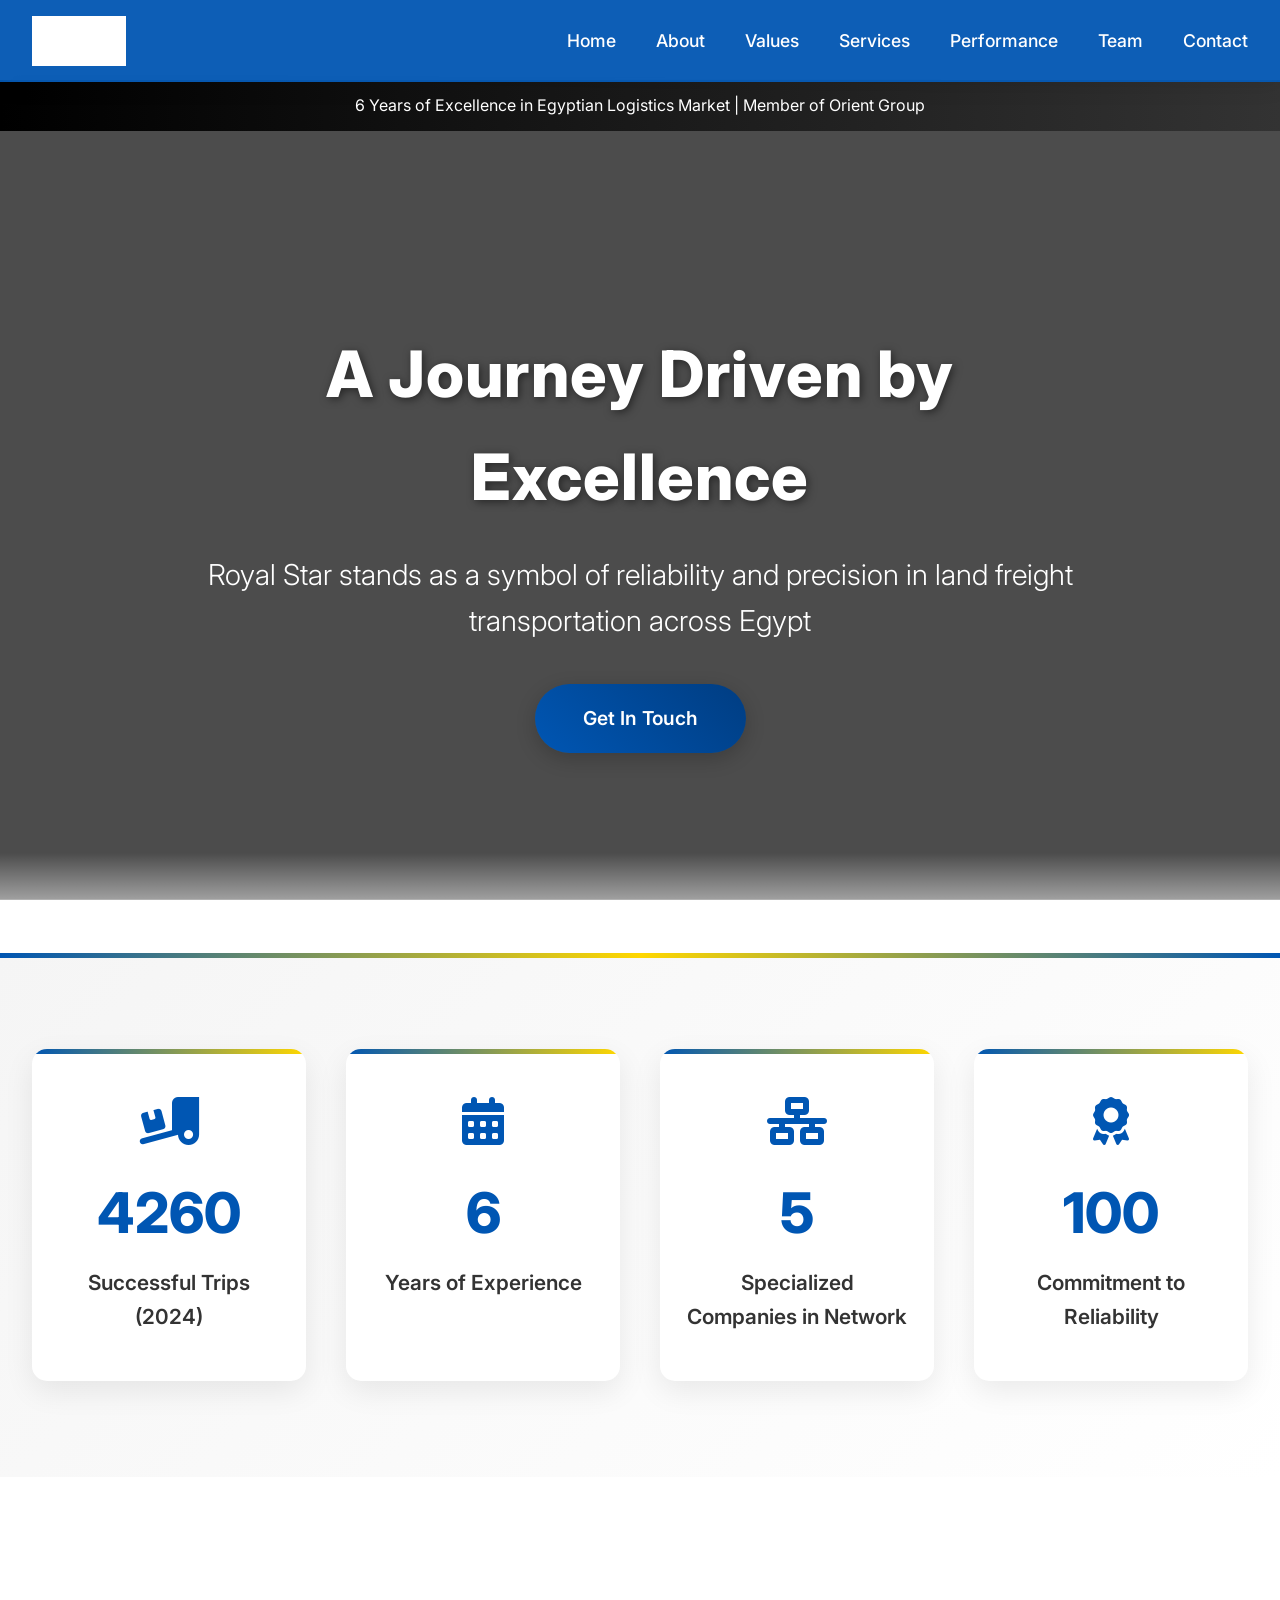
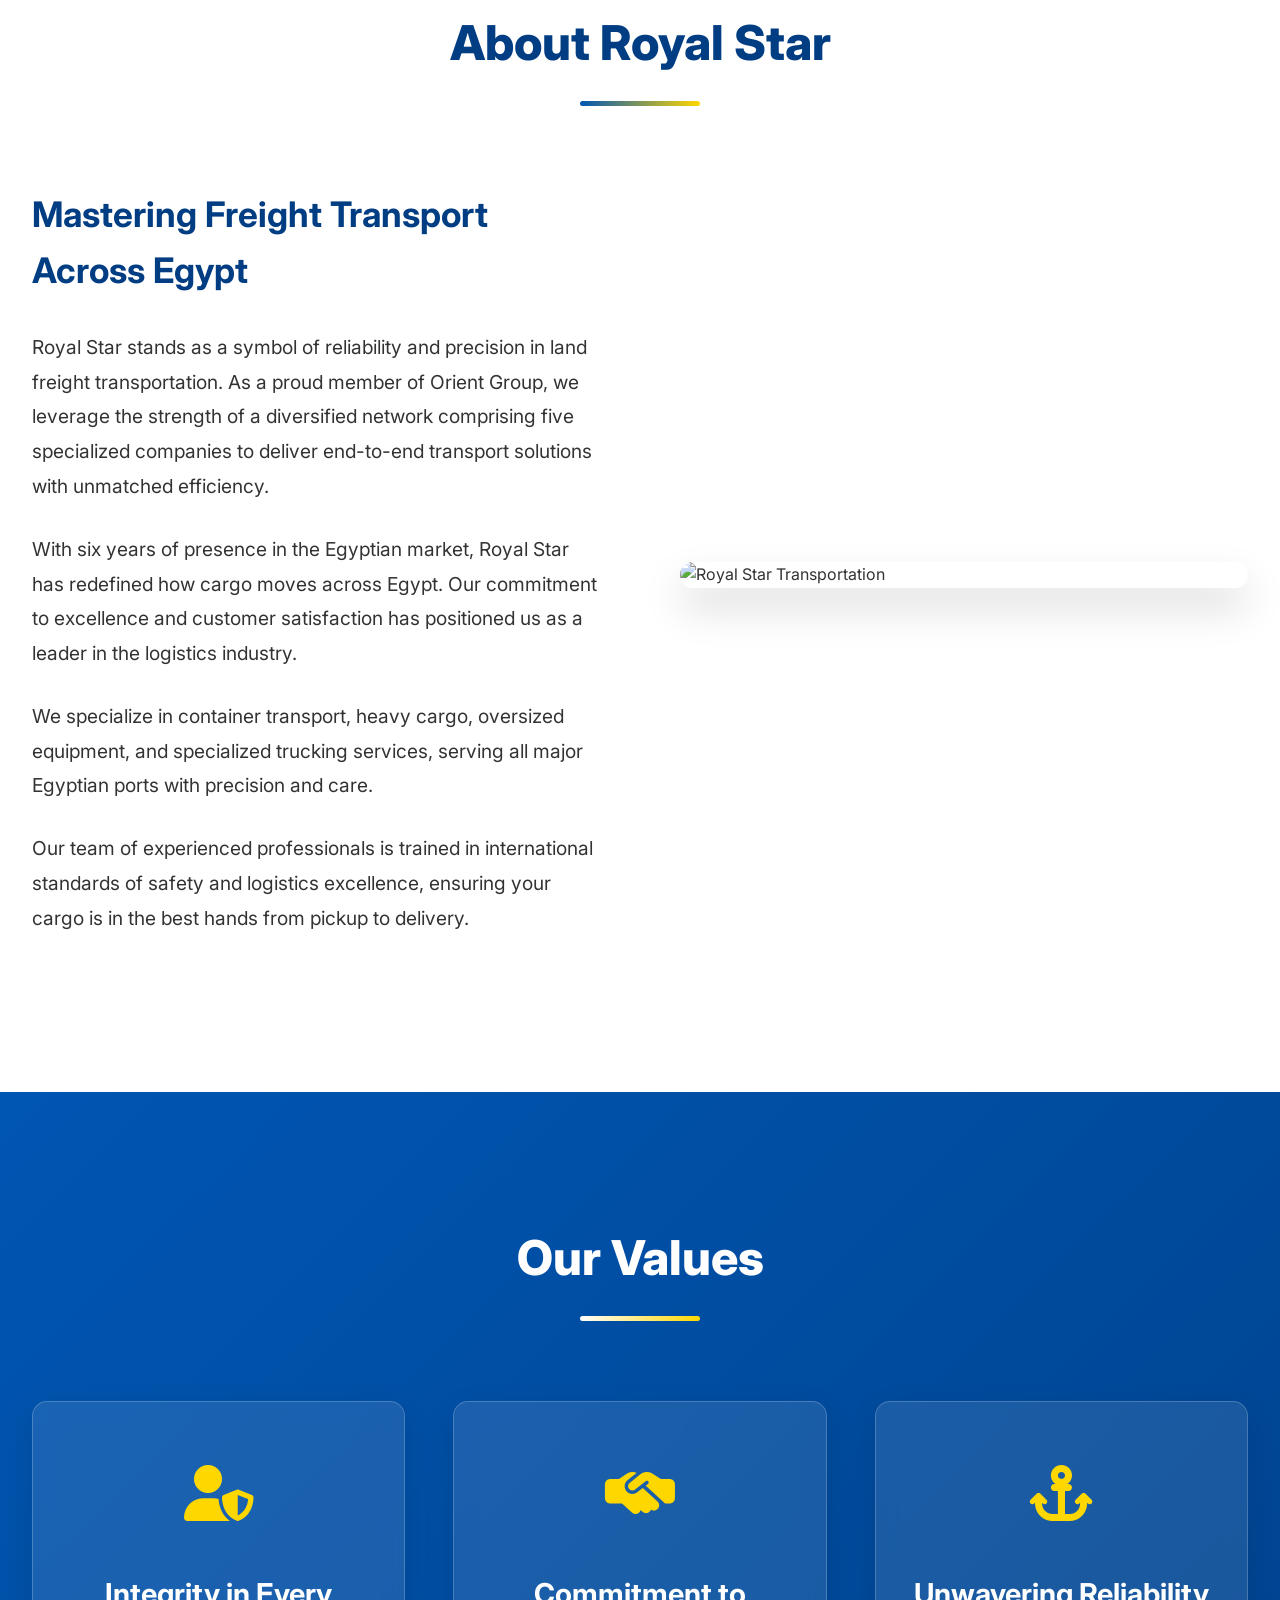
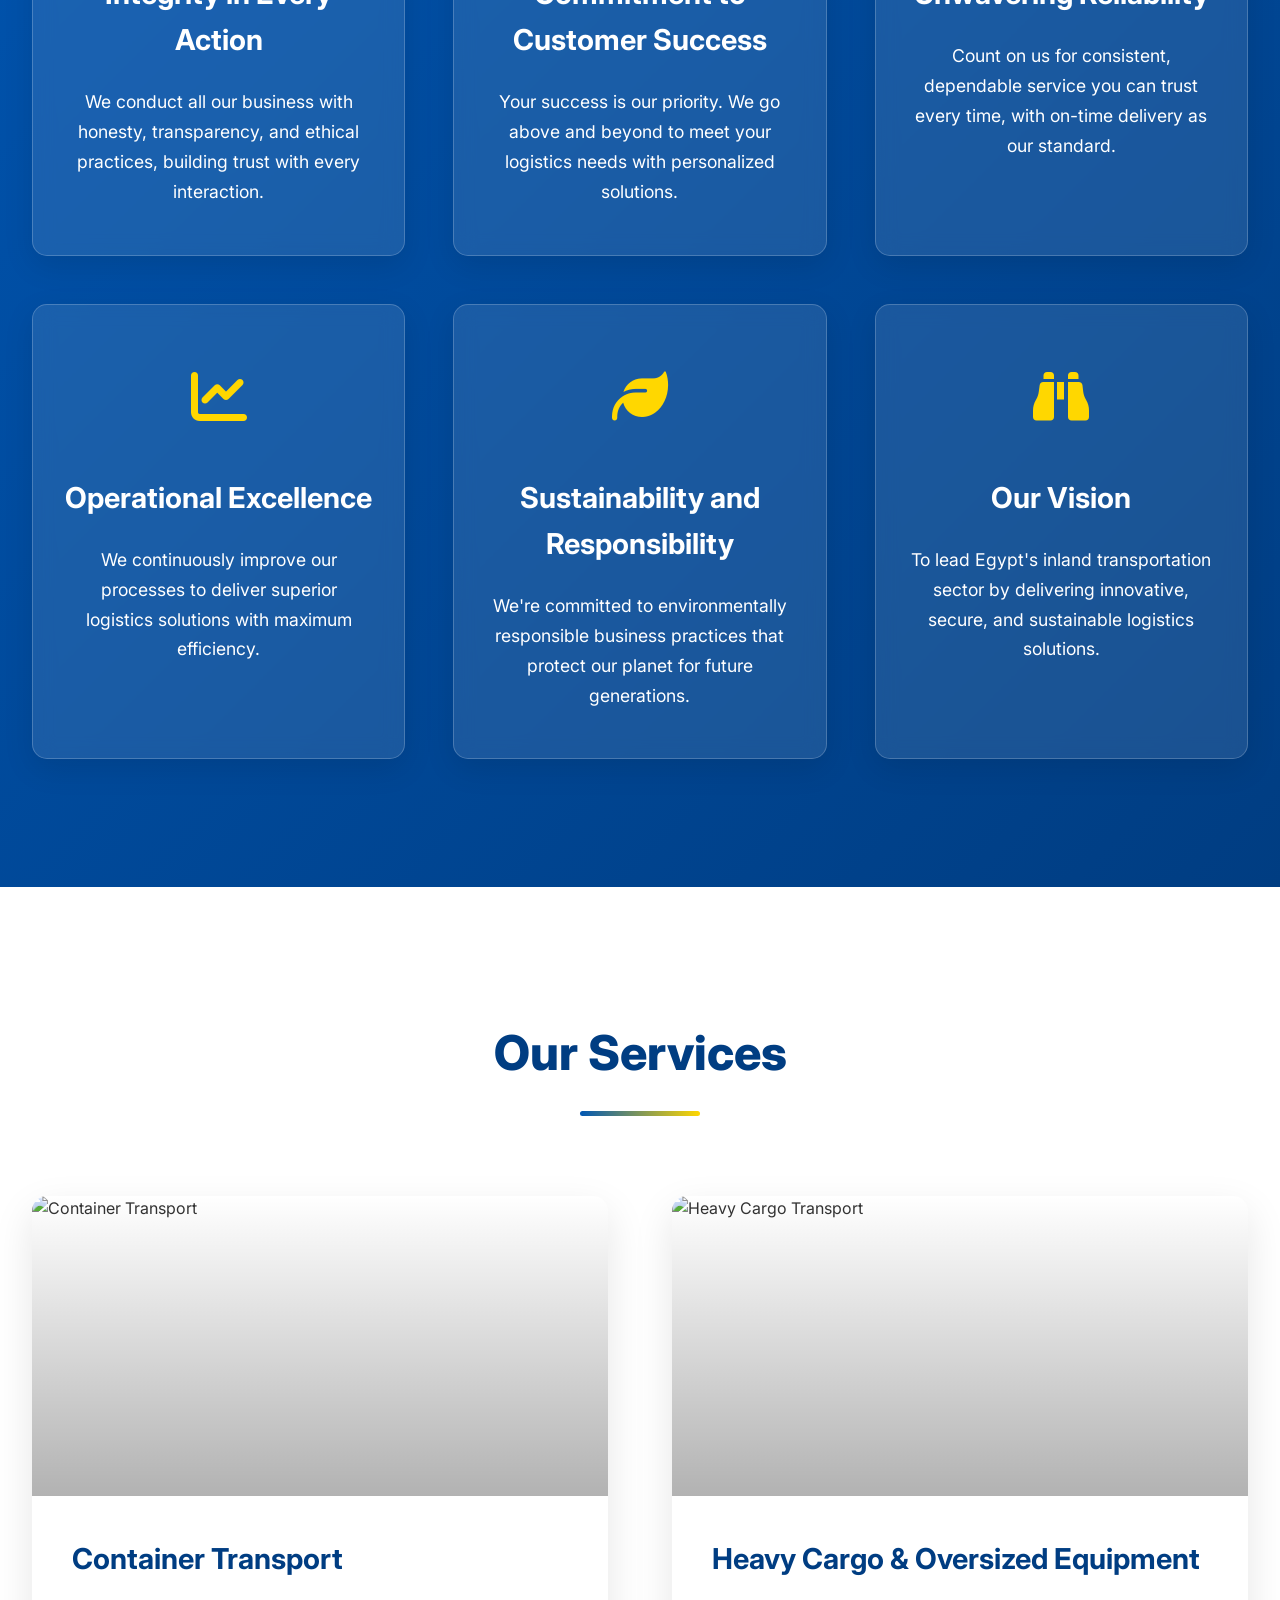
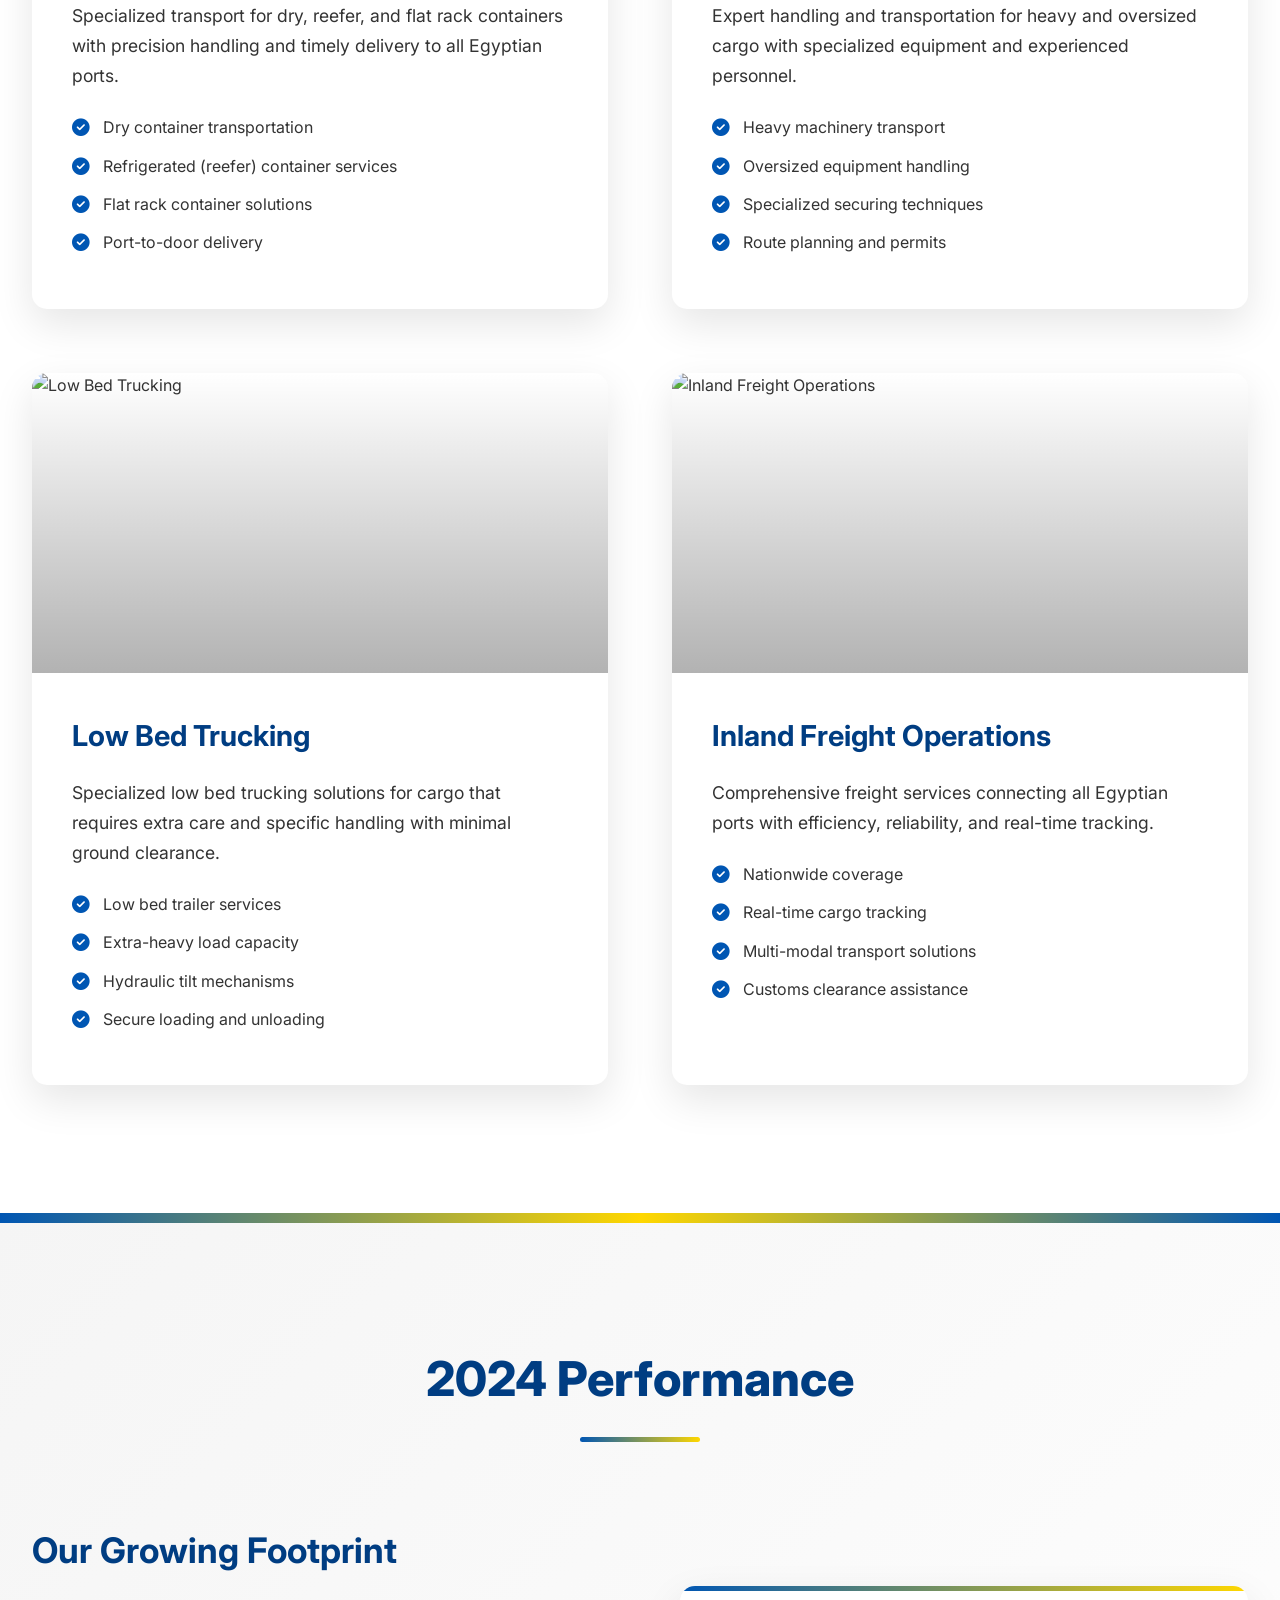
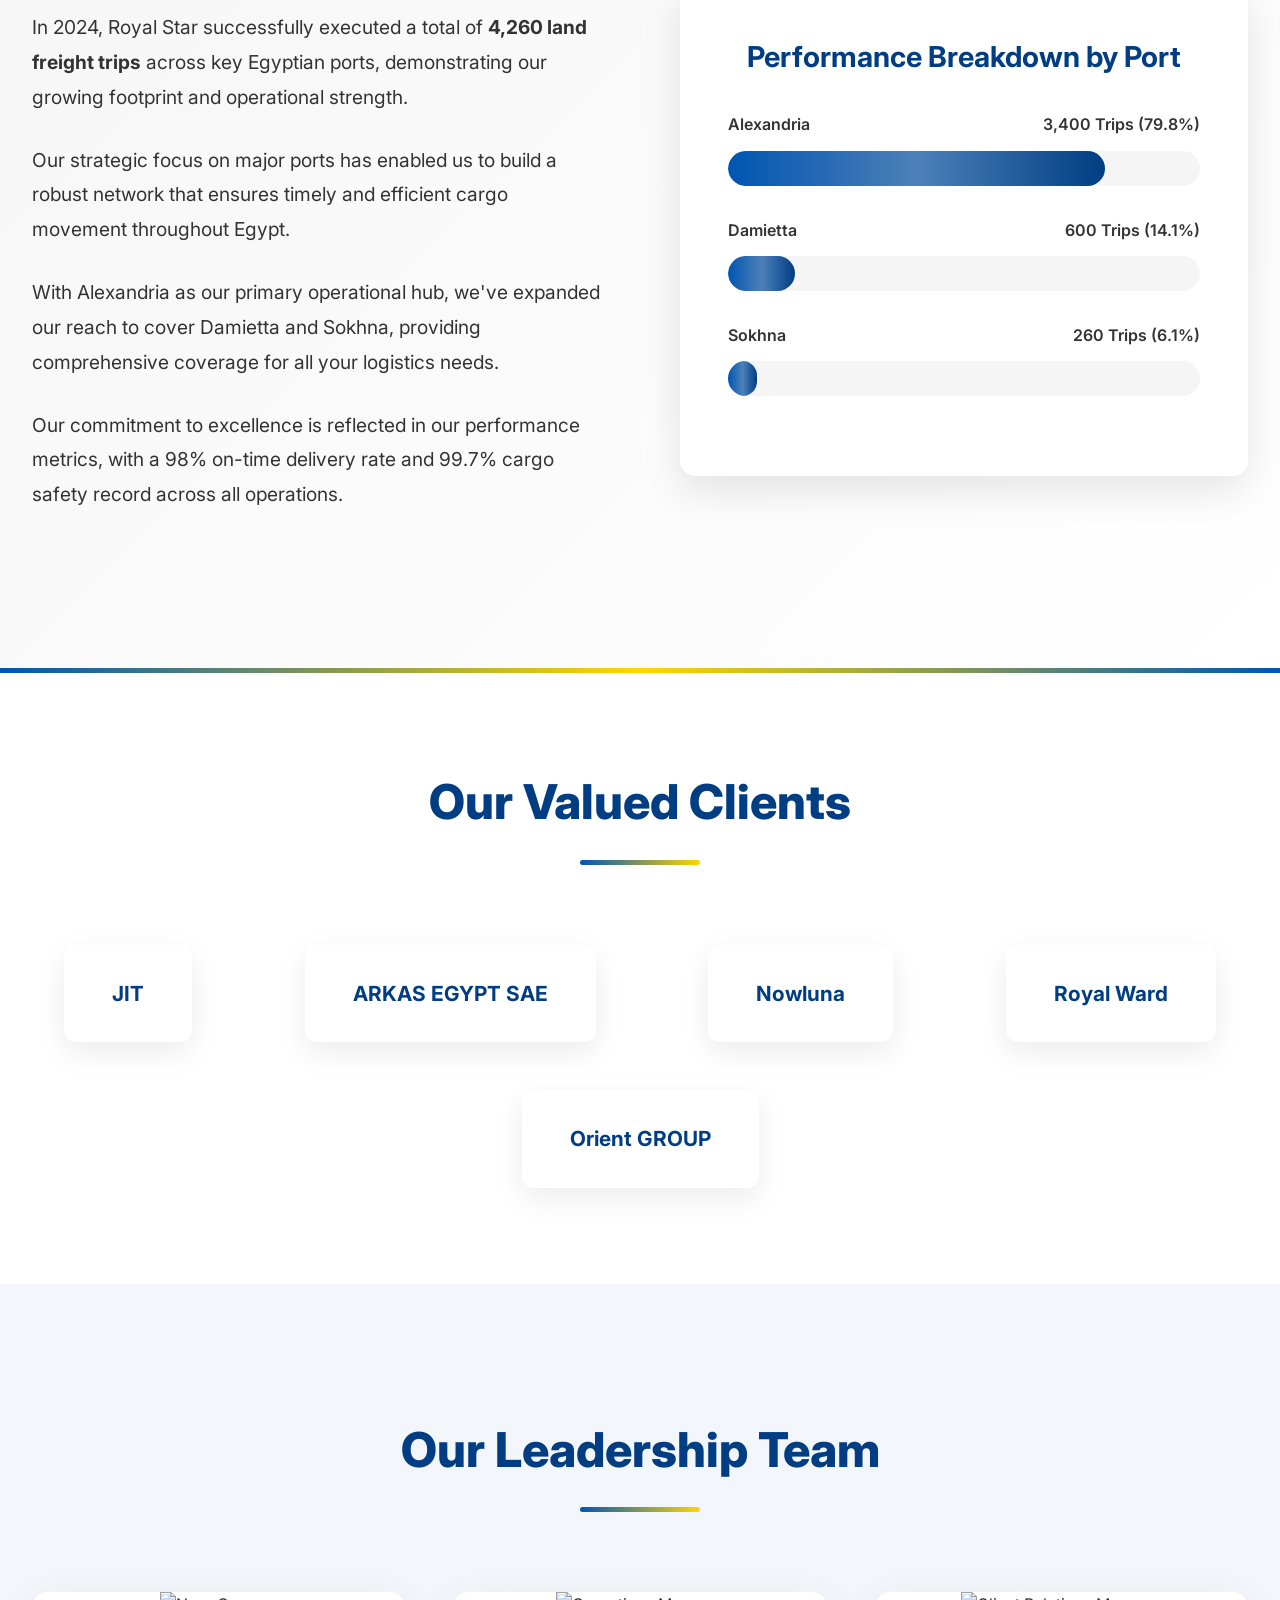
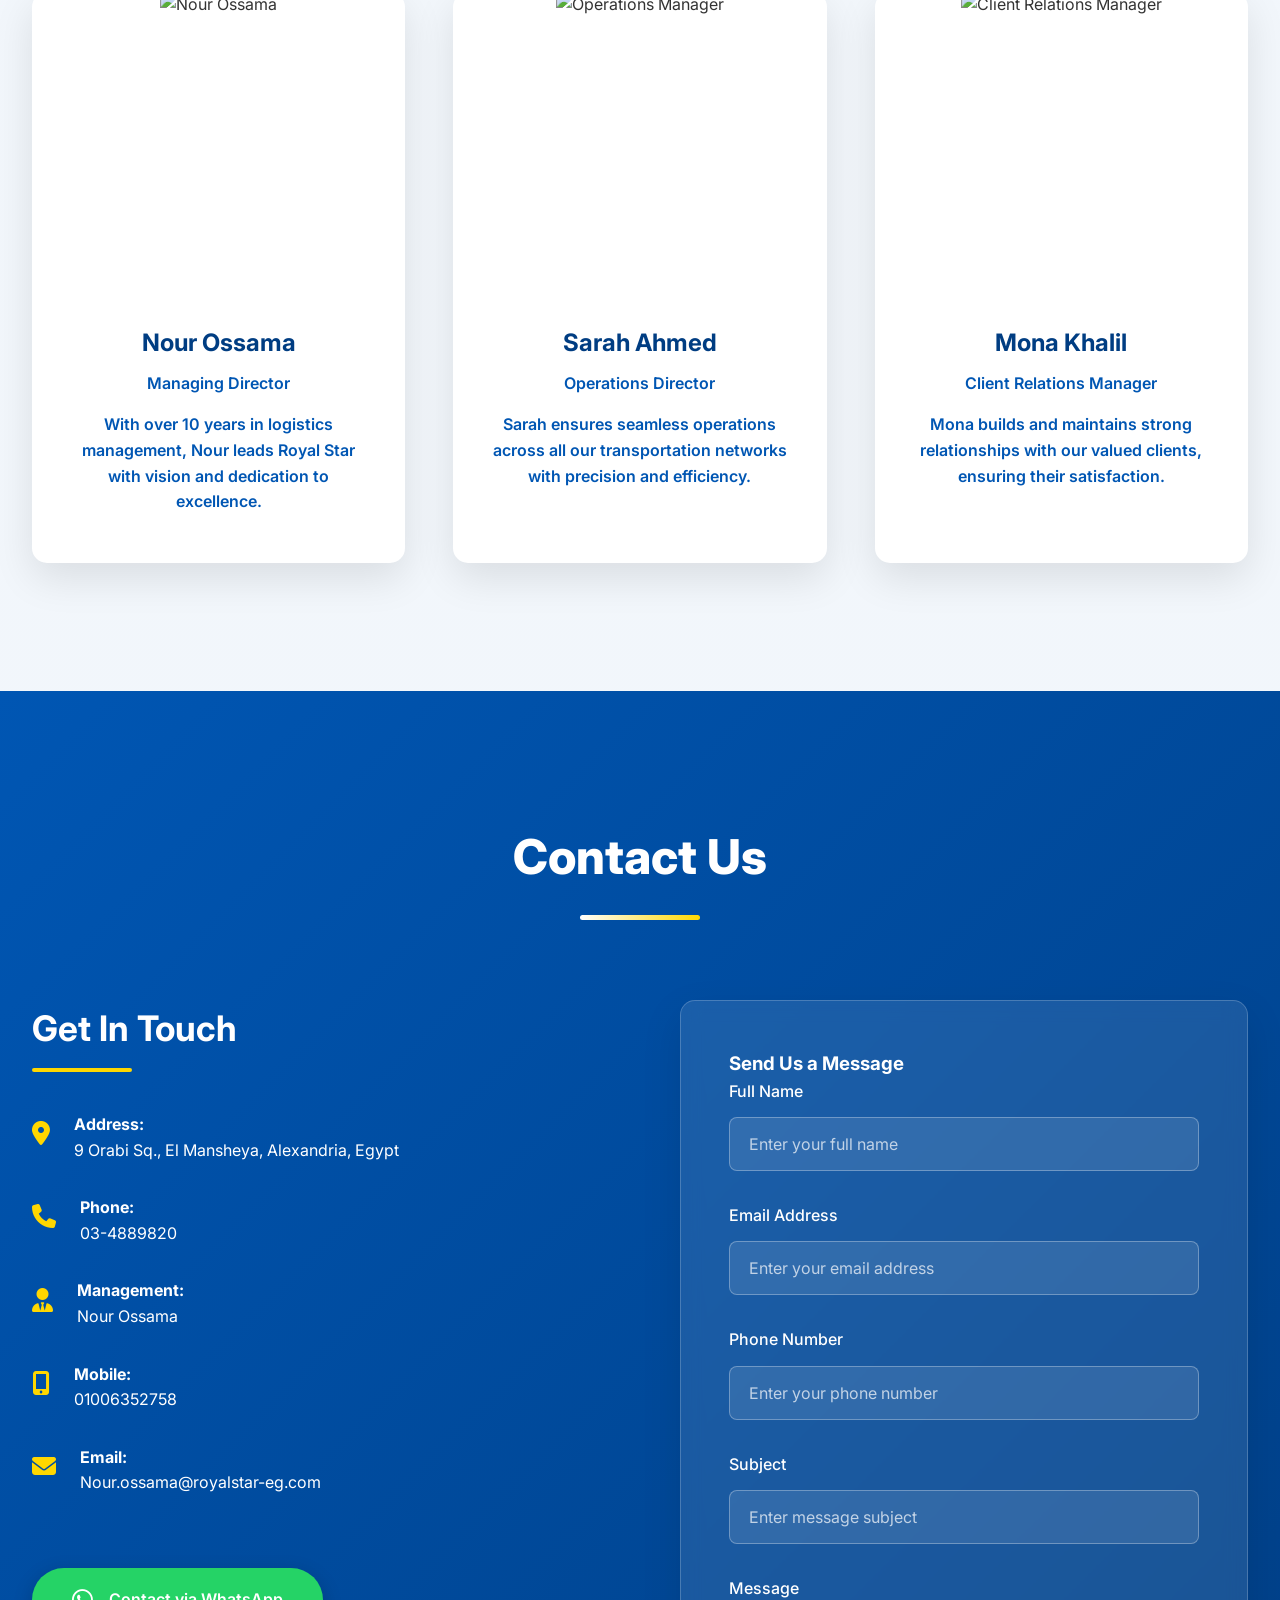
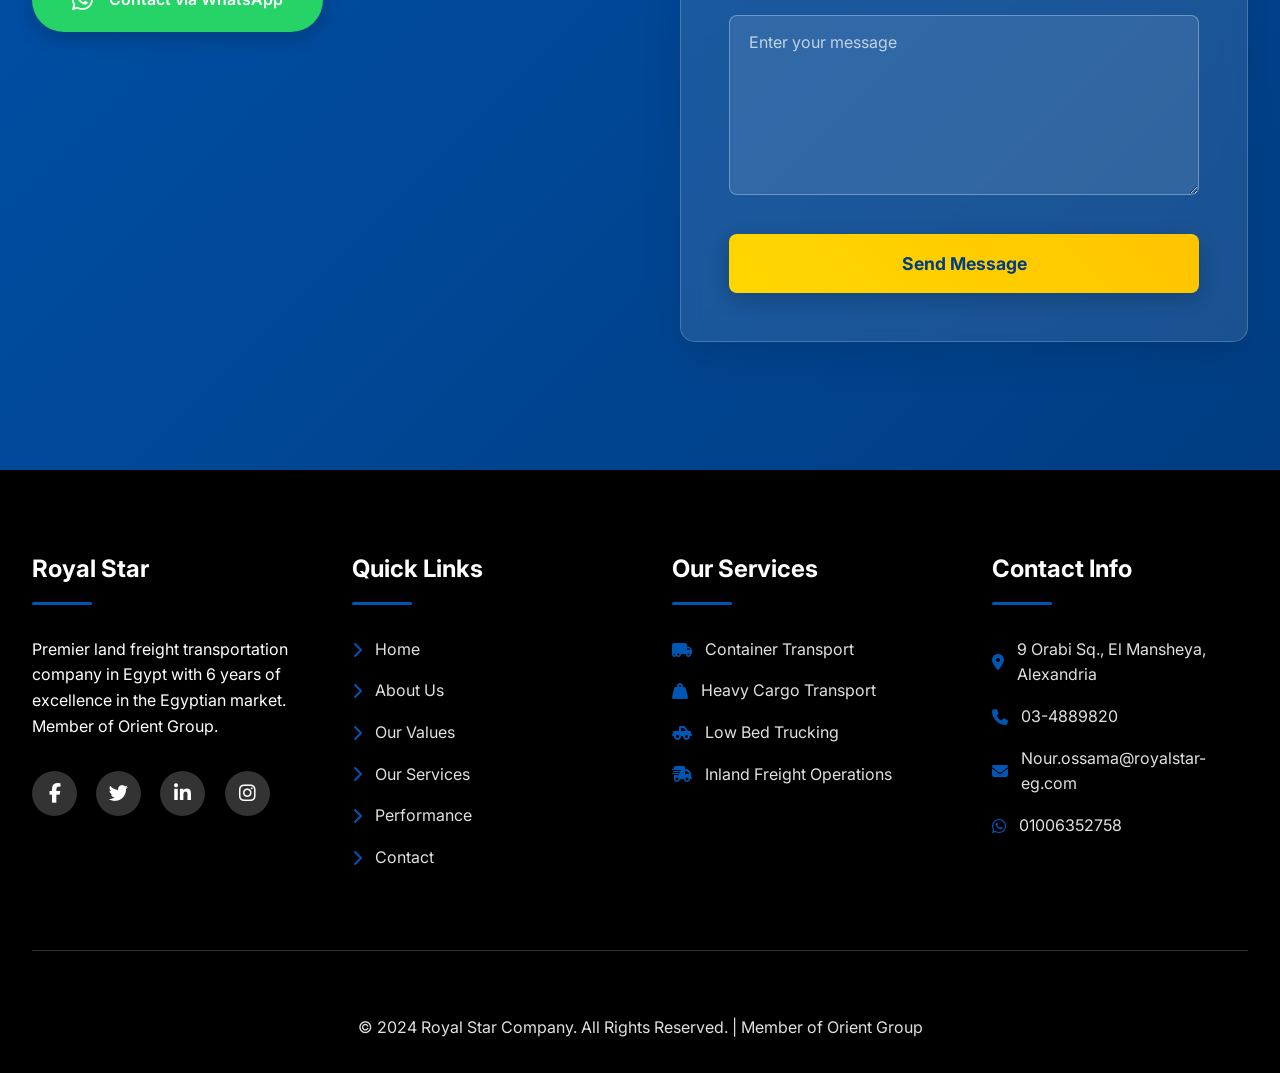
==== index.html @ 26f339a9 "Add files via upload" ====
<!DOCTYPE html>
<html lang="en">
<head>
    <meta charset="UTF-8">
    <meta name="viewport" content="width=device-width, initial-scale=1.0">
    <title>Royal Star Company - Premier Land Freight Transportation in Egypt</title>
    <link rel="stylesheet" href="https://cdnjs.cloudflare.com/ajax/libs/font-awesome/6.4.0/css/all.min.css">
    <link href="https://fonts.googleapis.com/css2?family=Inter:wght@300;400;500;600;700;800&display=swap" rel="stylesheet">
    <style>
        :root {
            --royal-blue: #0056b3;
            --dark-blue: #003d82;
            --pure-white: #ffffff;
            --pure-black: #000000;
            --light-gray: #f5f5f5;
            --medium-gray: #e0e0e0;
            --dark-gray: #333333;
            --accent-gold: #FFD700;
        }
        
        * {
            margin: 0;
            padding: 0;
            box-sizing: border-box;
            font-family: 'Inter', sans-serif;
        }
        
        body {
            background-color: var(--pure-white);
            color: var(--dark-gray);
            line-height: 1.6;
            overflow-x: hidden;
        }
        
        /* Header Styles */
        header {
            background: rgba(0, 86, 179, 0.95);
            color: var(--pure-white);
            padding: 1rem 0;
            position: fixed;
            width: 100%;
            top: 0;
            z-index: 1000;
            box-shadow: 0 4px 20px rgba(0, 0, 0, 0.1);
            backdrop-filter: blur(10px);
            transition: all 0.3s ease;
        }
        .logo-image {
    height: 50px;
    width: auto;
    filter: brightness(0) invert(1);
}
        .header-scrolled {
            padding: 0.5rem 0;
            background: rgba(0, 86, 179, 0.98);
        }
        
        .header-container {
            display: flex;
            justify-content: space-between;
            align-items: center;
            max-width: 1400px;
            margin: 0 auto;
            padding: 0 2rem;
        }
        
        .logo {
            display: flex;
            align-items: center;
        }
        
        .logo h1 {
            font-size: 2rem;
            font-weight: 800;
            margin-left: 10px;
            letter-spacing: 1px;
            background: linear-gradient(45deg, var(--pure-white), var(--accent-gold));
            -webkit-background-clip: text;
            -webkit-text-fill-color: transparent;
        }
        
        .logo-icon {
            font-size: 2.2rem;
            color: var(--accent-gold);
        }
        
        nav ul {
            display: flex;
            list-style: none;
        }
        
        nav ul li {
            margin-left: 2.5rem;
            position: relative;
        }
        
        nav ul li a {
            color: var(--pure-white);
            text-decoration: none;
            font-weight: 500;
            transition: all 0.3s ease;
            padding: 0.5rem 0;
            position: relative;
            font-size: 1.1rem;
        }
        
        nav ul li a:hover {
            color: var(--accent-gold);
        }
        
        nav ul li a::after {
            content: '';
            position: absolute;
            width: 0;
            height: 3px;
            bottom: 0;
            left: 0;
            background-color: var(--accent-gold);
            transition: width 0.3s ease;
        }
        
        nav ul li a:hover::after {
            width: 100%;
        }
        
        .mobile-menu {
            display: none;
            font-size: 1.8rem;
            cursor: pointer;
            color: var(--pure-white);
            z-index: 1001;
        }
        
        .mobile-nav {
            position: fixed;
            top: 0;
            right: -100%;
            width: 280px;
            height: 100vh;
            background: var(--dark-blue);
            z-index: 999;
            transition: right 0.4s ease;
            padding: 5rem 2rem 2rem;
            box-shadow: -5px 0 15px rgba(0, 0, 0, 0.1);
        }
        
        .mobile-nav.active {
            right: 0;
        }
        
        .mobile-nav ul {
            list-style: none;
        }
        
        .mobile-nav ul li {
            margin-bottom: 1.5rem;
        }
        
        .mobile-nav ul li a {
            color: var(--pure-white);
            text-decoration: none;
            font-size: 1.2rem;
            font-weight: 500;
            display: block;
            padding: 0.5rem 0;
            border-bottom: 1px solid rgba(255, 255, 255, 0.1);
            transition: all 0.3s ease;
        }
        
        .mobile-nav ul li a:hover {
            color: var(--accent-gold);
            padding-left: 10px;
        }
        
        .close-menu {
            position: absolute;
            top: 1.5rem;
            right: 2rem;
            font-size: 1.8rem;
            color: var(--pure-white);
            cursor: pointer;
        }
        
        /* Notification Bar */
        .notification-bar {
            background: linear-gradient(90deg, var(--pure-black) 0%, var(--dark-gray) 100%);
            color: var(--pure-white);
            text-align: center;
            padding: 0.8rem;
            font-size: 1rem;
            margin-top: 80px;
            position: relative;
            overflow: hidden;
        }
        
        .notification-bar::before {
            content: '';
            position: absolute;
            top: 0;
            left: -100%;
            width: 100%;
            height: 100%;
            background: linear-gradient(90deg, transparent, rgba(255, 215, 0, 0.2), transparent);
            animation: shimmer 3s infinite;
        }
        
        @keyframes shimmer {
            0% { left: -100%; }
            100% { left: 100%; }
        }
        
        /* Hero Section */
        .hero {
            background: linear-gradient(rgba(0, 0, 0, 0.7), rgba(0, 0, 0, 0.7)), url('https://images.unsplash.com/photo-1601584115197-04ecc0da31d8?ixlib=rb-4.0.3&auto=format&fit=crop&w=1950&q=80');
            background-size: cover;
            background-position: center;
            background-attachment: fixed;
            color: var(--pure-white);
            padding: 12rem 2rem;
            text-align: center;
            position: relative;
            overflow: hidden;
        }
        
        .hero::after {
            content: '';
            position: absolute;
            bottom: 0;
            left: 0;
            width: 100%;
            height: 100px;
            background: linear-gradient(transparent, var(--pure-white));
        }
        
        .hero-content {
            max-width: 900px;
            margin: 0 auto;
            position: relative;
            z-index: 2;
        }
        
        .hero h2 {
            font-size: 4rem;
            margin-bottom: 1.5rem;
            font-weight: 800;
            letter-spacing: 1px;
            text-shadow: 2px 2px 8px rgba(0, 0, 0, 0.5);
            animation: fadeInUp 1s ease;
        }
        
        .hero p {
            font-size: 1.8rem;
            margin-bottom: 2.5rem;
            font-weight: 300;
            animation: fadeInUp 1s ease 0.2s both;
        }
        
        .cta-button {
            display: inline-block;
            background: linear-gradient(45deg, var(--royal-blue), var(--dark-blue));
            color: var(--pure-white);
            padding: 1.2rem 3rem;
            border-radius: 50px;
            text-decoration: none;
            font-weight: 600;
            font-size: 1.2rem;
            transition: all 0.4s ease;
            border: none;
            box-shadow: 0 6px 20px rgba(0, 0, 0, 0.2);
            position: relative;
            overflow: hidden;
            animation: fadeInUp 1s ease 0.4s both;
        }
        
        .cta-button::before {
            content: '';
            position: absolute;
            top: 0;
            left: -100%;
            width: 100%;
            height: 100%;
            background: linear-gradient(90deg, transparent, rgba(255, 255, 255, 0.2), transparent);
            transition: left 0.5s;
        }
        
        .cta-button:hover::before {
            left: 100%;
        }
        
        .cta-button:hover {
            transform: translateY(-5px);
            box-shadow: 0 10px 25px rgba(0, 0, 0, 0.3);
        }
        
        /* Stats Section */
        .stats {
            background: linear-gradient(135deg, var(--light-gray) 0%, var(--pure-white) 100%);
            padding: 6rem 2rem;
            text-align: center;
            position: relative;
        }
        
        .stats::before {
            content: '';
            position: absolute;
            top: 0;
            left: 0;
            width: 100%;
            height: 5px;
            background: linear-gradient(90deg, var(--royal-blue), var(--accent-gold), var(--royal-blue));
        }
        
        .stats-container {
            max-width: 1400px;
            margin: 0 auto;
            display: grid;
            grid-template-columns: repeat(4, 1fr);
            gap: 2.5rem;
        }
        
        .stat-item {
            background: var(--pure-white);
            padding: 3rem 1.5rem;
            border-radius: 15px;
            box-shadow: 0 10px 30px rgba(0, 0, 0, 0.08);
            transition: all 0.4s ease;
            position: relative;
            overflow: hidden;
        }
        
        .stat-item::before {
            content: '';
            position: absolute;
            top: 0;
            left: 0;
            width: 100%;
            height: 5px;
            background: linear-gradient(90deg, var(--royal-blue), var(--accent-gold));
        }
        
        .stat-item:hover {
            transform: translateY(-15px);
            box-shadow: 0 20px 40px rgba(0, 0, 0, 0.15);
        }
        
        .stat-icon {
            font-size: 3rem;
            color: var(--royal-blue);
            margin-bottom: 1.5rem;
        }
        
        .stat-number {
            font-size: 3.5rem;
            font-weight: 800;
            color: var(--royal-blue);
            display: block;
            margin-bottom: 0.5rem;
        }
        
        .stat-label {
            font-size: 1.3rem;
            color: var(--dark-gray);
            font-weight: 600;
        }
        
        /* About Section */
        .about {
            padding: 8rem 2rem;
            background: linear-gradient(rgba(255, 255, 255, 0.9), rgba(255, 255, 255, 0.9)), url('https://images.unsplash.com/photo-1556761175-b413da4baf72?ixlib=rb-4.0.3&auto=format&fit=crop&w=2048&q=80');
            background-size: cover;
            background-position: center;
            background-attachment: fixed;
            position: relative;
        }
        
        .section-title {
            text-align: center;
            margin-bottom: 5rem;
            position: relative;
        }
        
        .section-title h2 {
            font-size: 3rem;
            color: var(--dark-blue);
            display: inline-block;
            padding-bottom: 1.5rem;
            font-weight: 800;
            position: relative;
        }
        
        .section-title h2::after {
            content: '';
            position: absolute;
            width: 120px;
            height: 5px;
            background: linear-gradient(90deg, var(--royal-blue), var(--accent-gold));
            bottom: 0;
            left: 50%;
            transform: translateX(-50%);
            border-radius: 5px;
        }
        
        .about-container {
            max-width: 1400px;
            margin: 0 auto;
            display: grid;
            grid-template-columns: 1fr 1fr;
            gap: 5rem;
            align-items: center;
        }
        
        .about-content h3 {
            font-size: 2.2rem;
            margin-bottom: 2rem;
            color: var(--dark-blue);
            font-weight: 700;
        }
        
        .about-content p {
            margin-bottom: 1.8rem;
            font-size: 1.2rem;
            line-height: 1.8;
        }
        
        .about-image {
            border-radius: 15px;
            overflow: hidden;
            box-shadow: 0 20px 40px rgba(0, 0, 0, 0.15);
            transform: perspective(1000px) rotateY(-5deg);
            transition: all 0.5s ease;
        }
        
        .about-image:hover {
            transform: perspective(1000px) rotateY(0deg);
        }
        
        .about-image img {
            width: 100%;
            height: auto;
            display: block;
            transition: transform 0.8s ease;
        }
        
        .about-image:hover img {
            transform: scale(1.1);
        }
        
        /* Values Section */
        .values {
            padding: 8rem 2rem;
            background: linear-gradient(135deg, var(--royal-blue) 0%, var(--dark-blue) 100%);
            color: var(--pure-white);
            position: relative;
        }
        
        .values::before {
            content: '';
            position: absolute;
            top: 0;
            left: 0;
            width: 100%;
            height: 100%;
            background: url('https://images.unsplash.com/photo-1554260570-9140fd3b7614?ixlib=rb-4.0.3&auto=format&fit=crop&w=1950&q=80');
            background-size: cover;
            background-position: center;
            opacity: 0.1;
        }
        
        .values .section-title h2 {
            color: var(--pure-white);
        }
        
        .values .section-title h2::after {
            background: linear-gradient(90deg, var(--pure-white), var(--accent-gold));
        }
        
        .values-container {
            max-width: 1400px;
            margin: 0 auto;
            display: grid;
            grid-template-columns: repeat(3, 1fr);
            gap: 3rem;
            position: relative;
            z-index: 2;
        }
        
        .value-item {
            background: rgba(255, 255, 255, 0.1);
            backdrop-filter: blur(10px);
            padding: 3rem 2rem;
            border-radius: 15px;
            text-align: center;
            box-shadow: 0 10px 30px rgba(0, 0, 0, 0.1);
            transition: all 0.4s ease;
            border: 1px solid rgba(255, 255, 255, 0.2);
        }
        
        .value-item:hover {
            transform: translateY(-15px) scale(1.03);
            background: rgba(255, 255, 255, 0.15);
            box-shadow: 0 20px 40px rgba(0, 0, 0, 0.2);
        }
        
        .value-icon {
            font-size: 3.5rem;
            color: var(--accent-gold);
            margin-bottom: 2rem;
        }
        
        .value-item h3 {
            font-size: 1.8rem;
            margin-bottom: 1.5rem;
            color: var(--pure-white);
            font-weight: 700;
        }
        
        .value-item p {
            font-size: 1.1rem;
            line-height: 1.7;
        }
        
        /* Services Section */
        .services {
            padding: 8rem 2rem;
            background: linear-gradient(rgba(245, 245, 245, 0.9), rgba(245, 245, 245, 0.9)), url('https://images.unsplash.com/photo-1544620347-c4fd4a3d5957?ixlib=rb-4.0.3&auto=format&fit=crop&w=1950&q=80');
            background-size: cover;
            background-position: center;
            background-attachment: fixed;
        }
        
        .services-container {
            max-width: 1400px;
            margin: 0 auto;
            display: grid;
            grid-template-columns: repeat(2, 1fr);
            gap: 4rem;
        }
        
        .service-item {
            background: var(--pure-white);
            border-radius: 15px;
            overflow: hidden;
            box-shadow: 0 15px 40px rgba(0, 0, 0, 0.1);
            transition: all 0.5s ease;
            position: relative;
        }
        
        .service-item:hover {
            transform: translateY(-15px);
            box-shadow: 0 25px 50px rgba(0, 0, 0, 0.15);
        }
        
        .service-image {
            height: 300px;
            overflow: hidden;
            position: relative;
        }
        
        .service-image::after {
            content: '';
            position: absolute;
            bottom: 0;
            left: 0;
            width: 100%;
            height: 100%;
            background: linear-gradient(transparent, rgba(0, 0, 0, 0.3));
        }
        
        .service-image img {
            width: 100%;
            height: 100%;
            object-fit: cover;
            transition: transform 0.8s ease;
        }
        
        .service-item:hover .service-image img {
            transform: scale(1.2);
        }
        
        .service-content {
            padding: 2.5rem;
            position: relative;
        }
        
        .service-content h3 {
            font-size: 1.8rem;
            margin-bottom: 1.2rem;
            color: var(--dark-blue);
            font-weight: 700;
        }
        
        .service-content p {
            font-size: 1.1rem;
            line-height: 1.7;
            margin-bottom: 1.5rem;
        }
        
        .service-features {
            list-style: none;
            margin-top: 1.5rem;
        }
        
        .service-features li {
            margin-bottom: 0.8rem;
            display: flex;
            align-items: center;
        }
        
        .service-features li i {
            color: var(--royal-blue);
            margin-right: 0.8rem;
            font-size: 1.1rem;
        }
        
        /* Performance Section */
        .performance {
            padding: 8rem 2rem;
            background: linear-gradient(135deg, var(--light-gray) 0%, var(--pure-white) 100%);
            position: relative;
        }
        
        .performance::before {
            content: '';
            position: absolute;
            top: 0;
            left: 0;
            width: 100%;
            height: 10px;
            background: linear-gradient(90deg, var(--royal-blue), var(--accent-gold), var(--royal-blue));
        }
        
        .performance-container {
            max-width: 1400px;
            margin: 0 auto;
            display: grid;
            grid-template-columns: 1fr 1fr;
            gap: 5rem;
            align-items: center;
        }
        
        .performance-content h3 {
            font-size: 2.2rem;
            margin-bottom: 2rem;
            color: var(--dark-blue);
            font-weight: 700;
        }
        
        .performance-content p {
            margin-bottom: 1.8rem;
            font-size: 1.2rem;
            line-height: 1.8;
        }
        
        .performance-chart {
            background: var(--pure-white);
            padding: 3rem;
            border-radius: 15px;
            box-shadow: 0 15px 40px rgba(0, 0, 0, 0.1);
            position: relative;
            overflow: hidden;
        }
        
        .performance-chart::before {
            content: '';
            position: absolute;
            top: 0;
            left: 0;
            width: 100%;
            height: 5px;
            background: linear-gradient(90deg, var(--royal-blue), var(--accent-gold));
        }
        
        .performance-chart h3 {
            font-size: 1.8rem;
            margin-bottom: 2rem;
            color: var(--dark-blue);
            text-align: center;
            font-weight: 700;
        }
        
        .chart-bar {
            margin-bottom: 2rem;
        }
        
        .chart-label {
            display: flex;
            justify-content: space-between;
            margin-bottom: 0.8rem;
            font-weight: 600;
        }
        
        .chart-bar-inner {
            height: 35px;
            background-color: var(--light-gray);
            border-radius: 20px;
            overflow: hidden;
            position: relative;
        }
        
        .chart-bar-fill {
            height: 100%;
            background: linear-gradient(90deg, var(--royal-blue) 0%, var(--dark-blue) 100%);
            border-radius: 20px;
            width: 0;
            transition: width 1.5s ease 0.5s;
            position: relative;
            overflow: hidden;
        }
        
        .chart-bar-fill::after {
            content: '';
            position: absolute;
            top: 0;
            left: 0;
            width: 100%;
            height: 100%;
            background: linear-gradient(90deg, transparent, rgba(255, 255, 255, 0.3), transparent);
            animation: shimmer 2s infinite;
        }
        
        .alexandria-fill {
            width: 79.8%;
        }
        
        .damietta-fill {
            width: 14.1%;
        }
        
        .sokhna-fill {
            width: 6.1%;
        }
        
        /* Clients Section */
        .clients {
            padding: 6rem 2rem;
            background: var(--pure-white);
            position: relative;
        }
        
        .clients::before {
            content: '';
            position: absolute;
            top: 0;
            left: 0;
            width: 100%;
            height: 5px;
            background: linear-gradient(90deg, var(--royal-blue), var(--accent-gold), var(--royal-blue));
        }
        
        .clients-container {
            max-width: 1400px;
            margin: 0 auto;
            display: flex;
            justify-content: space-around;
            align-items: center;
            flex-wrap: wrap;
            gap: 3rem;
        }
        
        .client-logo {
            background: var(--pure-white);
            padding: 2rem 3rem;
            border-radius: 12px;
            box-shadow: 0 10px 30px rgba(0, 0, 0, 0.08);
            transition: all 0.4s ease;
            display: flex;
            align-items: center;
            justify-content: center;
        }
        
        .client-logo:hover {
            transform: translateY(-10px) scale(1.05);
            box-shadow: 0 15px 40px rgba(0, 0, 0, 0.15);
        }
        
        .client-logo span {
            font-weight: 700;
            color: var(--dark-blue);
            font-size: 1.3rem;
        }
        
        /* Team Section */
        .team {
            padding: 8rem 2rem;
            background: linear-gradient(rgba(0, 86, 179, 0.05), rgba(0, 86, 179, 0.05));
        }
        
        .team-container {
            max-width: 1400px;
            margin: 0 auto;
            display: grid;
            grid-template-columns: repeat(3, 1fr);
            gap: 3rem;
        }
        
        .team-member {
            background: var(--pure-white);
            border-radius: 15px;
            overflow: hidden;
            box-shadow: 0 15px 40px rgba(0, 0, 0, 0.1);
            transition: all 0.4s ease;
            text-align: center;
        }
        
        .team-member:hover {
            transform: translateY(-15px);
            box-shadow: 0 25px 50px rgba(0, 0, 0, 0.15);
        }
        
        .member-image {
            height: 300px;
            overflow: hidden;
        }
        
        .member-image img {
            width: 100%;
            height: 100%;
            object-fit: cover;
            transition: transform 0.5s ease;
        }
        
        .team-member:hover .member-image img {
            transform: scale(1.1);
        }
        
        .member-info {
            padding: 2rem;
        }
        
        .member-info h3 {
            font-size: 1.5rem;
            margin-bottom: 0.5rem;
            color: var(--dark-blue);
            font-weight: 700;
        }
        
        .member-info p {
            color: var(--royal-blue);
            font-weight: 600;
            margin-bottom: 1rem;
        }
        
        /* Contact Section */
        .contact {
            padding: 8rem 2rem;
            background: linear-gradient(135deg, var(--royal-blue) 0%, var(--dark-blue) 100%);
            color: var(--pure-white);
            position: relative;
        }
        
        .contact::before {
            content: '';
            position: absolute;
            top: 0;
            left: 0;
            width: 100%;
            height: 100%;
            background: url('https://images.unsplash.com/photo-1557804506-669a67965ba0?ixlib=rb-4.0.3&auto=format&fit=crop&w=2048&q=80');
            background-size: cover;
            background-position: center;
            opacity: 0.1;
        }
        
        .contact .section-title h2 {
            color: var(--pure-white);
        }
        
        .contact .section-title h2::after {
            background: linear-gradient(90deg, var(--pure-white), var(--accent-gold));
        }
        
        .contact-container {
            max-width: 1400px;
            margin: 0 auto;
            display: grid;
            grid-template-columns: 1fr 1fr;
            gap: 5rem;
            position: relative;
            z-index: 2;
        }
        
        .contact-info h3 {
            font-size: 2.2rem;
            margin-bottom: 2.5rem;
            position: relative;
            padding-bottom: 1rem;
        }
        
        .contact-info h3::after {
            content: '';
            position: absolute;
            width: 100px;
            height: 4px;
            background: var(--accent-gold);
            bottom: 0;
            left: 0;
            border-radius: 2px;
        }
        
        .contact-details {
            margin-bottom: 3rem;
        }
        
        .contact-item {
            display: flex;
            align-items: flex-start;
            margin-bottom: 2rem;
        }
        
        .contact-icon {
            font-size: 1.5rem;
            margin-right: 1.5rem;
            margin-top: 0.2rem;
            color: var(--accent-gold);
        }
        
        .whatsapp-button {
            display: inline-flex;
            align-items: center;
            background: #25D366;
            color: var(--pure-white);
            padding: 1.2rem 2.5rem;
            border-radius: 50px;
            text-decoration: none;
            font-weight: 600;
            transition: all 0.4s ease;
            margin-top: 1.5rem;
            box-shadow: 0 6px 20px rgba(0, 0, 0, 0.2);
        }
        
        .whatsapp-button i {
            margin-right: 1rem;
            font-size: 1.5rem;
        }
        
        .whatsapp-button:hover {
            background: #128C7E;
            transform: translateY(-5px);
            box-shadow: 0 10px 25px rgba(0, 0, 0, 0.3);
        }
        
        .contact-form {
            background: rgba(255, 255, 255, 0.1);
            backdrop-filter: blur(10px);
            padding: 3rem;
            border-radius: 15px;
            box-shadow: 0 15px 40px rgba(0, 0, 0, 0.1);
            border: 1px solid rgba(255, 255, 255, 0.2);
        }
        
        .form-group {
            margin-bottom: 2rem;
        }
        
        .form-group label {
            display: block;
            margin-bottom: 0.8rem;
            color: var(--pure-white);
            font-weight: 500;
        }
        
        .form-control {
            width: 100%;
            padding: 1rem 1.2rem;
            border: 1px solid rgba(255, 255, 255, 0.3);
            border-radius: 8px;
            font-size: 1rem;
            transition: all 0.3s ease;
            background: rgba(255, 255, 255, 0.1);
            color: var(--pure-white);
        }
        
        .form-control::placeholder {
            color: rgba(255, 255, 255, 0.7);
        }
        
        .form-control:focus {
            border-color: var(--accent-gold);
            outline: none;
            background: rgba(255, 255, 255, 0.15);
        }
        
        textarea.form-control {
            min-height: 180px;
            resize: vertical;
        }
        
        .submit-button {
            background: linear-gradient(45deg, var(--accent-gold), #FFC400);
            color: var(--dark-blue);
            border: none;
            padding: 1.2rem 2.5rem;
            border-radius: 8px;
            font-size: 1.1rem;
            font-weight: 700;
            cursor: pointer;
            transition: all 0.4s ease;
            width: 100%;
            box-shadow: 0 6px 20px rgba(0, 0, 0, 0.2);
        }
        
        .submit-button:hover {
            background: linear-gradient(45deg, #FFC400, var(--accent-gold));
            transform: translateY(-3px);
            box-shadow: 0 10px 25px rgba(0, 0, 0, 0.3);
        }
        
        /* Footer */
        footer {
            background: var(--pure-black);
            color: var(--pure-white);
            padding: 5rem 2rem 2rem;
            position: relative;
        }
        
        .footer-container {
            max-width: 1400px;
            margin: 0 auto;
            display: grid;
            grid-template-columns: repeat(4, 1fr);
            gap: 4rem;
        }
        
        .footer-column h3 {
            font-size: 1.5rem;
            margin-bottom: 2rem;
            position: relative;
            padding-bottom: 1rem;
        }
        
        .footer-column h3::after {
            content: '';
            position: absolute;
            width: 60px;
            height: 3px;
            background: var(--royal-blue);
            bottom: 0;
            left: 0;
            border-radius: 2px;
        }
        
        .footer-column ul {
            list-style: none;
        }
        
        .footer-column ul li {
            margin-bottom: 1rem;
        }
        
        .footer-column ul li a {
            color: var(--medium-gray);
            text-decoration: none;
            transition: all 0.3s ease;
            display: flex;
            align-items: center;
        }
        
        .footer-column ul li a i {
            margin-right: 0.8rem;
            color: var(--royal-blue);
        }
        
        .footer-column ul li a:hover {
            color: var(--pure-white);
            padding-left: 5px;
        }
        
        .social-links {
            display: flex;
            gap: 1.2rem;
            margin-top: 2rem;
        }
        
        .social-links a {
            display: flex;
            align-items: center;
            justify-content: center;
            width: 45px;
            height: 45px;
            background: var(--dark-gray);
            color: var(--pure-white);
            border-radius: 50%;
            text-decoration: none;
            transition: all 0.3s ease;
            font-size: 1.2rem;
        }
        
        .social-links a:hover {
            background: var(--royal-blue);
            transform: translateY(-5px);
        }
        
        .copyright {
            text-align: center;
            padding-top: 4rem;
            margin-top: 4rem;
            border-top: 1px solid var(--dark-gray);
            color: var(--medium-gray);
            font-size: 1rem;
        }
        
        /* Animations */
        @keyframes fadeInUp {
            from {
                opacity: 0;
                transform: translateY(50px);
            }
            to {
                opacity: 1;
                transform: translateY(0);
            }
        }
        
        @keyframes fadeInLeft {
            from {
                opacity: 0;
                transform: translateX(-50px);
            }
            to {
                opacity: 1;
                transform: translateX(0);
            }
        }
        
        @keyframes fadeInRight {
            from {
                opacity: 0;
                transform: translateX(50px);
            }
            to {
                opacity: 1;
                transform: translateX(0);
            }
        }
        
        .fade-in {
            opacity: 0;
            transform: translateY(30px);
            transition: all 0.6s ease;
        }
        
        .fade-in.active {
            opacity: 1;
            transform: translateY(0);
        }
        
        .fade-in-left {
            opacity: 0;
            transform: translateX(-50px);
            transition: all 0.6s ease;
        }
        
        .fade-in-left.active {
            opacity: 1;
            transform: translateX(0);
        }
        
        .fade-in-right {
            opacity: 0;
            transform: translateX(50px);
            transition: all 0.6s ease;
        }
        
        .fade-in-right.active {
            opacity: 1;
            transform: translateX(0);
        }
        
        /* Responsive Design */
        @media (max-width: 1200px) {
            .stats-container, .values-container, .team-container {
                grid-template-columns: repeat(2, 1fr);
            }
            
            .footer-container {
                grid-template-columns: repeat(2, 1fr);
            }
        }
        
        @media (max-width: 992px) {
            .about-container, .performance-container, .contact-container {
                grid-template-columns: 1fr;
            }
            
            .services-container {
                grid-template-columns: 1fr;
            }
            
            .hero h2 {
                font-size: 3rem;
            }
            
            .hero p {
                font-size: 1.5rem;
            }
        }
        
        @media (max-width: 768px) {
            .header-container {
                padding: 0 1.5rem;
            }
            
            nav ul {
                display: none;
            }
            
            .mobile-menu {
                display: block;
            }
            
            .hero {
                padding: 10rem 1.5rem;
            }
            
            .hero h2 {
                font-size: 2.5rem;
            }
            
            .hero p {
                font-size: 1.3rem;
            }
            
            .section-title h2 {
                font-size: 2.2rem;
            }
            
            .stats-container, .values-container, .team-container {
                grid-template-columns: 1fr;
            }
            
            .stat-number {
                font-size: 3rem;
            }
        }
        
        @media (max-width: 576px) {
            .hero {
                padding: 8rem 1rem;
            }
            
            .hero h2 {
                font-size: 2rem;
            }
            
            .hero p {
                font-size: 1.1rem;
            }
            
            .section-title h2 {
                font-size: 1.8rem;
            }
            
            .cta-button {
                padding: 1rem 2rem;
                font-size: 1rem;
            }
            
            .footer-container {
                grid-template-columns: 1fr;
            }
        }
    </style>
</head>
<body>
    <!-- Header -->
    <header id="header">
        <div class="header-container">
            <div class="logo">
    <img src="images/logo.png" alt="Royal Star" class="logo-image">
            </div>
            <div class="mobile-menu" id="mobileMenu">
                <i class="fas fa-bars"></i>
            </div>
            <nav>
                <ul>
                    <li><a href="#home">Home</a></li>
                    <li><a href="#about">About</a></li>
                    <li><a href="#values">Values</a></li>
                    <li><a href="#services">Services</a></li>
                    <li><a href="#performance">Performance</a></li>
                    <li><a href="#team">Team</a></li>
                    <li><a href="#contact">Contact</a></li>
                </ul>
            </nav>
        </div>
    </header>

    <!-- Mobile Navigation -->
    <div class="mobile-nav" id="mobileNav">
        <div class="close-menu" id="closeMenu">
            <i class="fas fa-times"></i>
        </div>
        <ul>
            <li><a href="#home">Home</a></li>
            <li><a href="#about">About</a></li>
            <li><a href="#values">Values</a></li>
            <li><a href="#services">Services</a></li>
            <li><a href="#performance">Performance</a></li>
            <li><a href="#team">Team</a></li>
            <li><a href="#contact">Contact</a></li>
        </ul>
    </div>

    <!-- Notification Bar -->
    <div class="notification-bar">
        <p>6 Years of Excellence in Egyptian Logistics Market | Member of Orient Group</p>
    </div>

    <!-- Hero Section -->
    <section class="hero" id="home">
        <div class="hero-content">
            <h2>A Journey Driven by Excellence</h2>
            <p>Royal Star stands as a symbol of reliability and precision in land freight transportation across Egypt</p>
            <a href="#contact" class="cta-button">Get In Touch</a>
        </div>
    </section>

    <!-- Stats Section -->
    <section class="stats">
        <div class="stats-container">
            <div class="stat-item fade-in">
                <i class="fas fa-truck-loading stat-icon"></i>
                <span class="stat-number" data-count="4260">0</span>
                <span class="stat-label">Successful Trips (2024)</span>
            </div>
            <div class="stat-item fade-in">
                <i class="fas fa-calendar-alt stat-icon"></i>
                <span class="stat-number" data-count="6">0</span>
                <span class="stat-label">Years of Experience</span>
            </div>
            <div class="stat-item fade-in">
                <i class="fas fa-network-wired stat-icon"></i>
                <span class="stat-number" data-count="5">0</span>
                <span class="stat-label">Specialized Companies in Network</span>
            </div>
            <div class="stat-item fade-in">
                <i class="fas fa-award stat-icon"></i>
                <span class="stat-number" data-count="100">0</span>
                <span class="stat-label">Commitment to Reliability</span>
            </div>
        </div>
    </section>

    <!-- About Section -->
    <section class="about" id="about">
        <div class="section-title">
            <h2>About Royal Star</h2>
        </div>
        <div class="about-container">
            <div class="about-content fade-in-left">
                <h3>Mastering Freight Transport Across Egypt</h3>
                <p>Royal Star stands as a symbol of reliability and precision in land freight transportation. As a proud member of Orient Group, we leverage the strength of a diversified network comprising five specialized companies to deliver end-to-end transport solutions with unmatched efficiency.</p>
                <p>With six years of presence in the Egyptian market, Royal Star has redefined how cargo moves across Egypt. Our commitment to excellence and customer satisfaction has positioned us as a leader in the logistics industry.</p>
                <p>We specialize in container transport, heavy cargo, oversized equipment, and specialized trucking services, serving all major Egyptian ports with precision and care.</p>
                <p>Our team of experienced professionals is trained in international standards of safety and logistics excellence, ensuring your cargo is in the best hands from pickup to delivery.</p>
            </div>
            <div class="about-image fade-in-right">
                <img src="https://images.unsplash.com/photo-1544620347-c4fd4a3d5957?ixlib=rb-4.0.3&auto=format&fit=crop&w=1350&q=80" alt="Royal Star Transportation">
            </div>
        </div>
    </section>

    <!-- Values Section -->
    <section class="values" id="values">
        <div class="section-title">
            <h2>Our Values</h2>
        </div>
        <div class="values-container">
            <div class="value-item fade-in">
                <div class="value-icon">
                    <i class="fas fa-user-shield"></i>
                </div>
                <h3>Integrity in Every Action</h3>
                <p>We conduct all our business with honesty, transparency, and ethical practices, building trust with every interaction.</p>
            </div>
            <div class="value-item fade-in">
                <div class="value-icon">
                    <i class="fas fa-handshake-alt"></i>
                </div>
                <h3>Commitment to Customer Success</h3>
                <p>Your success is our priority. We go above and beyond to meet your logistics needs with personalized solutions.</p>
            </div>
            <div class="value-item fade-in">
                <div class="value-icon">
                    <i class="fas fa-anchor"></i>
                </div>
                <h3>Unwavering Reliability</h3>
                <p>Count on us for consistent, dependable service you can trust every time, with on-time delivery as our standard.</p>
            </div>
            <div class="value-item fade-in">
                <div class="value-icon">
                    <i class="fas fa-chart-line"></i>
                </div>
                <h3>Operational Excellence</h3>
                <p>We continuously improve our processes to deliver superior logistics solutions with maximum efficiency.</p>
            </div>
            <div class="value-item fade-in">
                <div class="value-icon">
                    <i class="fas fa-leaf"></i>
                </div>
                <h3>Sustainability and Responsibility</h3>
                <p>We're committed to environmentally responsible business practices that protect our planet for future generations.</p>
            </div>
            <div class="value-item fade-in">
                <div class="value-icon">
                    <i class="fas fa-binoculars"></i>
                </div>
                <h3>Our Vision</h3>
                <p>To lead Egypt's inland transportation sector by delivering innovative, secure, and sustainable logistics solutions.</p>
            </div>
        </div>
    </section>

    <!-- Services Section -->
    <section class="services" id="services">
        <div class="section-title">
            <h2>Our Services</h2>
        </div>
        <div class="services-container">
            <div class="service-item fade-in">
                <div class="service-image">
                    <img src="https://images.unsplash.com/photo-1545912452-8aea7e25a3d3?ixlib=rb-4.0.3&auto=format&fit=crop&w=1350&q=80" alt="Container Transport">
                </div>
                <div class="service-content">
                    <h3>Container Transport</h3>
                    <p>Specialized transport for dry, reefer, and flat rack containers with precision handling and timely delivery to all Egyptian ports.</p>
                    <ul class="service-features">
                        <li><i class="fas fa-check-circle"></i> Dry container transportation</li>
                        <li><i class="fas fa-check-circle"></i> Refrigerated (reefer) container services</li>
                        <li><i class="fas fa-check-circle"></i> Flat rack container solutions</li>
                        <li><i class="fas fa-check-circle"></i> Port-to-door delivery</li>
                    </ul>
                </div>
            </div>
            <div class="service-item fade-in">
                <div class="service-image">
                    <img src="https://images.unsplash.com/photo-1590682680543-9140fd3b7614?ixlib=rb-4.0.3&auto=format&fit=crop&w=1350&q=80" alt="Heavy Cargo Transport">
                </div>
                <div class="service-content">
                    <h3>Heavy Cargo & Oversized Equipment</h3>
                    <p>Expert handling and transportation for heavy and oversized cargo with specialized equipment and experienced personnel.</p>
                    <ul class="service-features">
                        <li><i class="fas fa-check-circle"></i> Heavy machinery transport</li>
                        <li><i class="fas fa-check-circle"></i> Oversized equipment handling</li>
                        <li><i class="fas fa-check-circle"></i> Specialized securing techniques</li>
                        <li><i class="fas fa-check-circle"></i> Route planning and permits</li>
                    </ul>
                </div>
            </div>
            <div class="service-item fade-in">
                <div class="service-image">
                    <img src="https://images.unsplash.com/photo-1586528116311-ad8dd3c8310d?ixlib=rb-4.0.3&auto=format&fit=crop&w=1350&q=80" alt="Low Bed Trucking">
                </div>
                <div class="service-content">
                    <h3>Low Bed Trucking</h3>
                    <p>Specialized low bed trucking solutions for cargo that requires extra care and specific handling with minimal ground clearance.</p>
                    <ul class="service-features">
                        <li><i class="fas fa-check-circle"></i> Low bed trailer services</li>
                        <li><i class="fas fa-check-circle"></i> Extra-heavy load capacity</li>
                        <li><i class="fas fa-check-circle"></i> Hydraulic tilt mechanisms</li>
                        <li><i class="fas fa-check-circle"></i> Secure loading and unloading</li>
                    </ul>
                </div>
            </div>
            <div class="service-item fade-in">
                <div class="service-image">
                    <img src="https://images.unsplash.com/photo-1519003722824-194d4455a60e?ixlib=rb-4.0.3&auto=format&fit=crop&w=1350&q=80" alt="Inland Freight Operations">
                </div>
                <div class="service-content">
                    <h3>Inland Freight Operations</h3>
                    <p>Comprehensive freight services connecting all Egyptian ports with efficiency, reliability, and real-time tracking.</p>
                    <ul class="service-features">
                        <li><i class="fas fa-check-circle"></i> Nationwide coverage</li>
                        <li><i class="fas fa-check-circle"></i> Real-time cargo tracking</li>
                        <li><i class="fas fa-check-circle"></i> Multi-modal transport solutions</li>
                        <li><i class="fas fa-check-circle"></i> Customs clearance assistance</li>
                    </ul>
                </div>
            </div>
        </div>
    </section>

    <!-- Performance Section -->
    <section class="performance" id="performance">
        <div class="section-title">
            <h2>2024 Performance</h2>
        </div>
        <div class="performance-container">
            <div class="performance-content fade-in-left">
                <h3>Our Growing Footprint</h3>
                <p>In 2024, Royal Star successfully executed a total of <strong>4,260 land freight trips</strong> across key Egyptian ports, demonstrating our growing footprint and operational strength.</p>
                <p>Our strategic focus on major ports has enabled us to build a robust network that ensures timely and efficient cargo movement throughout Egypt.</p>
                <p>With Alexandria as our primary operational hub, we've expanded our reach to cover Damietta and Sokhna, providing comprehensive coverage for all your logistics needs.</p>
                <p>Our commitment to excellence is reflected in our performance metrics, with a 98% on-time delivery rate and 99.7% cargo safety record across all operations.</p>
            </div>
            <div class="performance-chart fade-in-right">
                <h3>Performance Breakdown by Port</h3>
                <div class="chart-bar">
                    <div class="chart-label">
                        <span>Alexandria</span>
                        <span>3,400 Trips (79.8%)</span>
                    </div>
                    <div class="chart-bar-inner">
                        <div class="chart-bar-fill alexandria-fill"></div>
                    </div>
                </div>
                <div class="chart-bar">
                    <div class="chart-label">
                        <span>Damietta</span>
                        <span>600 Trips (14.1%)</span>
                    </div>
                    <div class="chart-bar-inner">
                        <div class="chart-bar-fill damietta-fill"></div>
                    </div>
                </div>
                <div class="chart-bar">
                    <div class="chart-label">
                        <span>Sokhna</span>
                        <span>260 Trips (6.1%)</span>
                    </div>
                    <div class="chart-bar-inner">
                        <div class="chart-bar-fill sokhna-fill"></div>
                    </div>
                </div>
            </div>
        </div>
    </section>

    <!-- Clients Section -->
    <section class="clients">
        <div class="section-title">
            <h2>Our Valued Clients</h2>
        </div>
        <div class="clients-container">
            <div class="client-logo fade-in">
                <span>JIT</span>
            </div>
            <div class="client-logo fade-in">
                <span>ARKAS EGYPT SAE</span>
            </div>
            <div class="client-logo fade-in">
                <span>Nowluna</span>
            </div>
            <div class="client-logo fade-in">
                <span>Royal Ward</span>
            </div>
            <div class="client-logo fade-in">
                <span>Orient GROUP</span>
            </div>
        </div>
    </section>

    <!-- Team Section -->
    <section class="team" id="team">
        <div class="section-title">
            <h2>Our Leadership Team</h2>
        </div>
        <div class="team-container">
            <div class="team-member fade-in">
                <div class="member-image">
                    <img src="https://images.unsplash.com/photo-1560250097-0b93528c311a?ixlib=rb-4.0.3&auto=format&fit=crop&w=1350&q=80" alt="Nour Ossama">
                </div>
                <div class="member-info">
                    <h3>Nour Ossama</h3>
                    <p>Managing Director</p>
                    <p>With over 10 years in logistics management, Nour leads Royal Star with vision and dedication to excellence.</p>
                </div>
            </div>
            <div class="team-member fade-in">
                <div class="member-image">
                    <img src="https://images.unsplash.com/photo-1573496359142-b8d87734a5a2?ixlib=rb-4.0.3&auto=format&fit=crop&w=1350&q=80" alt="Operations Manager">
                </div>
                <div class="member-info">
                    <h3>Sarah Ahmed</h3>
                    <p>Operations Director</p>
                    <p>Sarah ensures seamless operations across all our transportation networks with precision and efficiency.</p>
                </div>
            </div>
            <div class="team-member fade-in">
                <div class="member-image">
                    <img src="https://images.unsplash.com/photo-1580489944761-15a19d654956?ixlib=rb-4.0.3&auto=format&fit=crop&w=1350&q=80" alt="Client Relations Manager">
                </div>
                <div class="member-info">
                    <h3>Mona Khalil</h3>
                    <p>Client Relations Manager</p>
                    <p>Mona builds and maintains strong relationships with our valued clients, ensuring their satisfaction.</p>
                </div>
            </div>
        </div>
    </section>

    <!-- Contact Section -->
    <section class="contact" id="contact">
        <div class="section-title">
            <h2>Contact Us</h2>
        </div>
        <div class="contact-container">
            <div class="contact-info fade-in-left">
                <h3>Get In Touch</h3>
                <div class="contact-details">
                    <div class="contact-item">
                        <div class="contact-icon">
                            <i class="fas fa-map-marker-alt"></i>
                        </div>
                        <div>
                            <p><strong>Address:</strong><br>9 Orabi Sq., El Mansheya, Alexandria, Egypt</p>
                        </div>
                    </div>
                    <div class="contact-item">
                        <div class="contact-icon">
                            <i class="fas fa-phone"></i>
                        </div>
                        <div>
                            <p><strong>Phone:</strong><br>03-4889820</p>
                        </div>
                    </div>
                    <div class="contact-item">
                        <div class="contact-icon">
                            <i class="fas fa-user-tie"></i>
                        </div>
                        <div>
                            <p><strong>Management:</strong><br>Nour Ossama</p>
                        </div>
                    </div>
                    <div class="contact-item">
                        <div class="contact-icon">
                            <i class="fas fa-mobile-alt"></i>
                        </div>
                        <div>
                            <p><strong>Mobile:</strong><br>01006352758</p>
                        </div>
                    </div>
                    <div class="contact-item">
                        <div class="contact-icon">
                            <i class="fas fa-envelope"></i>
                        </div>
                        <div>
                            <p><strong>Email:</strong><br>Nour.ossama@royalstar-eg.com</p>
                        </div>
                    </div>
                </div>
                <a href="https://wa.me/2001006352758" class="whatsapp-button" target="_blank">
                    <i class="fab fa-whatsapp"></i> Contact via WhatsApp
                </a>
            </div>
            <div class="contact-form fade-in-right">
                <h3>Send Us a Message</h3>
                <form id="contactForm">
                    <div class="form-group">
                        <label for="name">Full Name</label>
                        <input type="text" id="name" class="form-control" placeholder="Enter your full name" required>
                    </div>
                    <div class="form-group">
                        <label for="email">Email Address</label>
                        <input type="email" id="email" class="form-control" placeholder="Enter your email address" required>
                    </div>
                    <div class="form-group">
                        <label for="phone">Phone Number</label>
                        <input type="tel" id="phone" class="form-control" placeholder="Enter your phone number">
                    </div>
                    <div class="form-group">
                        <label for="subject">Subject</label>
                        <input type="text" id="subject" class="form-control" placeholder="Enter message subject" required>
                    </div>
                    <div class="form-group">
                        <label for="message">Message</label>
                        <textarea id="message" class="form-control" placeholder="Enter your message" required></textarea>
                    </div>
                    <button type="submit" class="submit-button">Send Message</button>
                </form>
            </div>
        </div>
    </section>

    <!-- Footer -->
    <footer>
        <div class="footer-container">
            <div class="footer-column">
                <h3>Royal Star</h3>
                <p>Premier land freight transportation company in Egypt with 6 years of excellence in the Egyptian market. Member of Orient Group.</p>
                <div class="social-links">
                    <a href="#"><i class="fab fa-facebook-f"></i></a>
                    <a href="#"><i class="fab fa-twitter"></i></a>
                    <a href="#"><i class="fab fa-linkedin-in"></i></a>
                    <a href="#"><i class="fab fa-instagram"></i></a>
                </div>
            </div>
            <div class="footer-column">
                <h3>Quick Links</h3>
                <ul>
                    <li><a href="#home"><i class="fas fa-chevron-right"></i> Home</a></li>
                    <li><a href="#about"><i class="fas fa-chevron-right"></i> About Us</a></li>
                    <li><a href="#values"><i class="fas fa-chevron-right"></i> Our Values</a></li>
                    <li><a href="#services"><i class="fas fa-chevron-right"></i> Our Services</a></li>
                    <li><a href="#performance"><i class="fas fa-chevron-right"></i> Performance</a></li>
                    <li><a href="#contact"><i class="fas fa-chevron-right"></i> Contact</a></li>
                </ul>
            </div>
            <div class="footer-column">
                <h3>Our Services</h3>
                <ul>
                    <li><a href="#services"><i class="fas fa-truck-moving"></i> Container Transport</a></li>
                    <li><a href="#services"><i class="fas fa-weight-hanging"></i> Heavy Cargo Transport</a></li>
                    <li><a href="#services"><i class="fas fa-truck-pickup"></i> Low Bed Trucking</a></li>
                    <li><a href="#services"><i class="fas fa-shipping-fast"></i> Inland Freight Operations</a></li>
                </ul>
            </div>
            <div class="footer-column">
                <h3>Contact Info</h3>
                <ul>
                    <li><a href="#"><i class="fas fa-map-marker-alt"></i> 9 Orabi Sq., El Mansheya, Alexandria</a></li>
                    <li><a href="tel:034889820"><i class="fas fa-phone"></i> 03-4889820</a></li>
                    <li><a href="mailto:Nour.ossama@royalstar-eg.com"><i class="fas fa-envelope"></i> Nour.ossama@royalstar-eg.com</a></li>
                    <li><a href="https://wa.me/2001006352758" target="_blank"><i class="fab fa-whatsapp"></i> 01006352758</a></li>
                </ul>
            </div>
        </div>
        <div class="copyright">
            <p>&copy; 2024 Royal Star Company. All Rights Reserved. | Member of Orient Group</p>
        </div>
    </footer>

    <script>
        // Mobile Menu Toggle
        document.getElementById('mobileMenu').addEventListener('click', function() {
            document.getElementById('mobileNav').classList.add('active');
        });

        document.getElementById('closeMenu').addEventListener('click', function() {
            document.getElementById('mobileNav').classList.remove('active');
        });

        // Close mobile menu when clicking on a link
        document.querySelectorAll('.mobile-nav a').forEach(link => {
            link.addEventListener('click', function() {
                document.getElementById('mobileNav').classList.remove('active');
            });
        });

        // Header scroll effect
        window.addEventListener('scroll', function() {
            const header = document.getElementById('header');
            if (window.scrollY > 50) {
                header.classList.add('header-scrolled');
            } else {
                header.classList.remove('header-scrolled');
            }
        });

        // Animate Stats Counter
        function animateValue(obj, start, end, duration) {
            let startTimestamp = null;
            const step = (timestamp) => {
                if (!startTimestamp) startTimestamp = timestamp;
                const progress = Math.min((timestamp - startTimestamp) / duration, 1);
                obj.innerHTML = Math.floor(progress * (end - start) + start);
                if (progress < 1) {
                    window.requestAnimationFrame(step);
                }
            };
            window.requestAnimationFrame(step);
        }

        // Intersection Observer for Animations
        const observerOptions = {
            threshold: 0.1,
            rootMargin: '0px 0px -50px 0px'
        };

        const observer = new IntersectionObserver((entries) => {
            entries.forEach(entry => {
                if (entry.isIntersecting) {
                    entry.target.classList.add('active');
                    
                    // Animate stats if it's the stats section
                    if (entry.target.classList.contains('stat-item')) {
                        const statNumber = entry.target.querySelector('.stat-number');
                        const count = parseInt(statNumber.getAttribute('data-count'));
                        setTimeout(() => {
                            animateValue(statNumber, 0, count, 2000);
                        }, 300);
                    }
                    
                    // Animate chart bars
                    if (entry.target.classList.contains('performance-chart')) {
                        setTimeout(() => {
                            document.querySelector('.alexandria-fill').style.width = '79.8%';
                            document.querySelector('.damietta-fill').style.width = '14.1%';
                            document.querySelector('.sokhna-fill').style.width = '6.1%';
                        }, 500);
                    }
                }
            });
        }, observerOptions);

        // Observe elements for animation
        document.querySelectorAll('.fade-in, .fade-in-left, .fade-in-right, .stat-item, .performance-chart').forEach(el => {
            observer.observe(el);
        });

        // Form Submission
        document.getElementById('contactForm').addEventListener('submit', function(e) {
            e.preventDefault();
            alert('Thank you for your message! We will get back to you soon.');
            this.reset();
        });

        // Smooth Scrolling for Navigation Links
        document.querySelectorAll('nav a, .mobile-nav a').forEach(anchor => {
            anchor.addEventListener('click', function(e) {
                e.preventDefault();
                const targetId = this.getAttribute('href');
                const targetElement = document.querySelector(targetId);
                
                window.scrollTo({
                    top: targetElement.offsetTop - 100,
                    behavior: 'smooth'
                });
            });
        });
    </script>
</body>
</html>
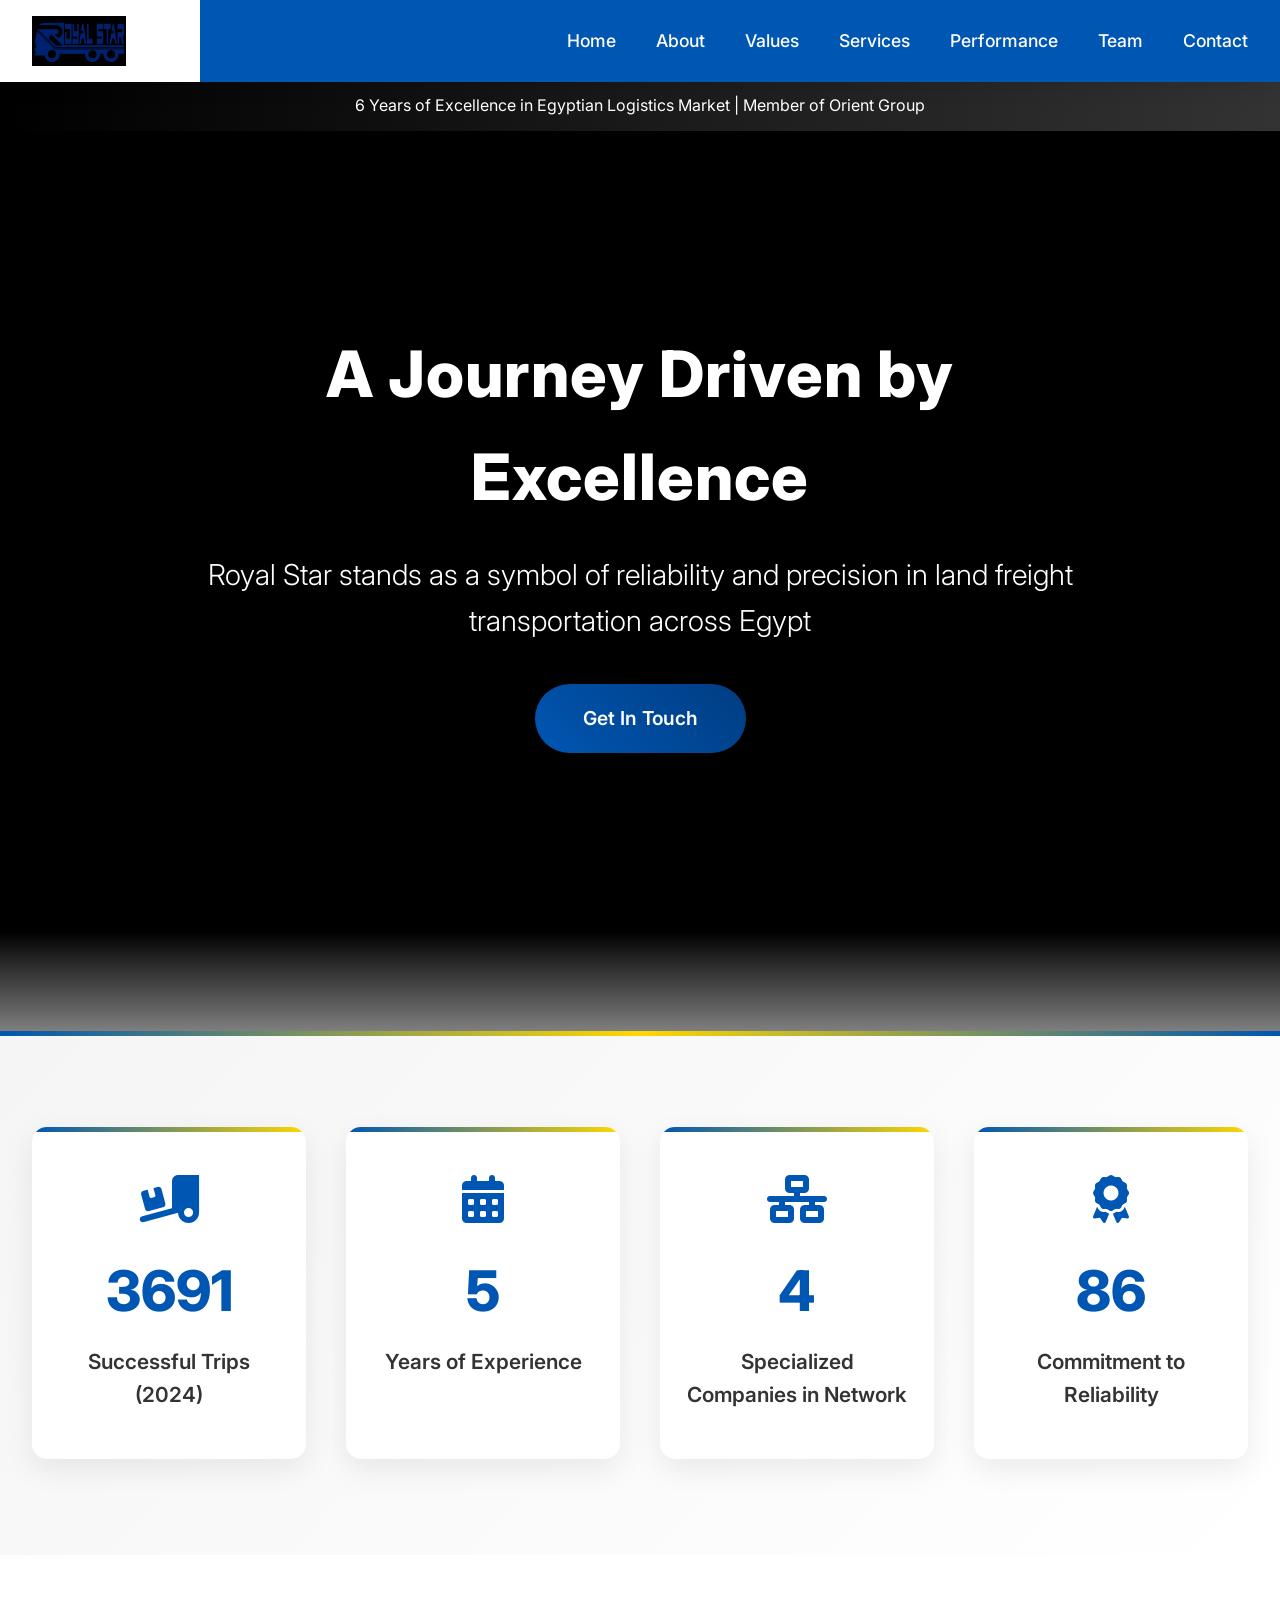
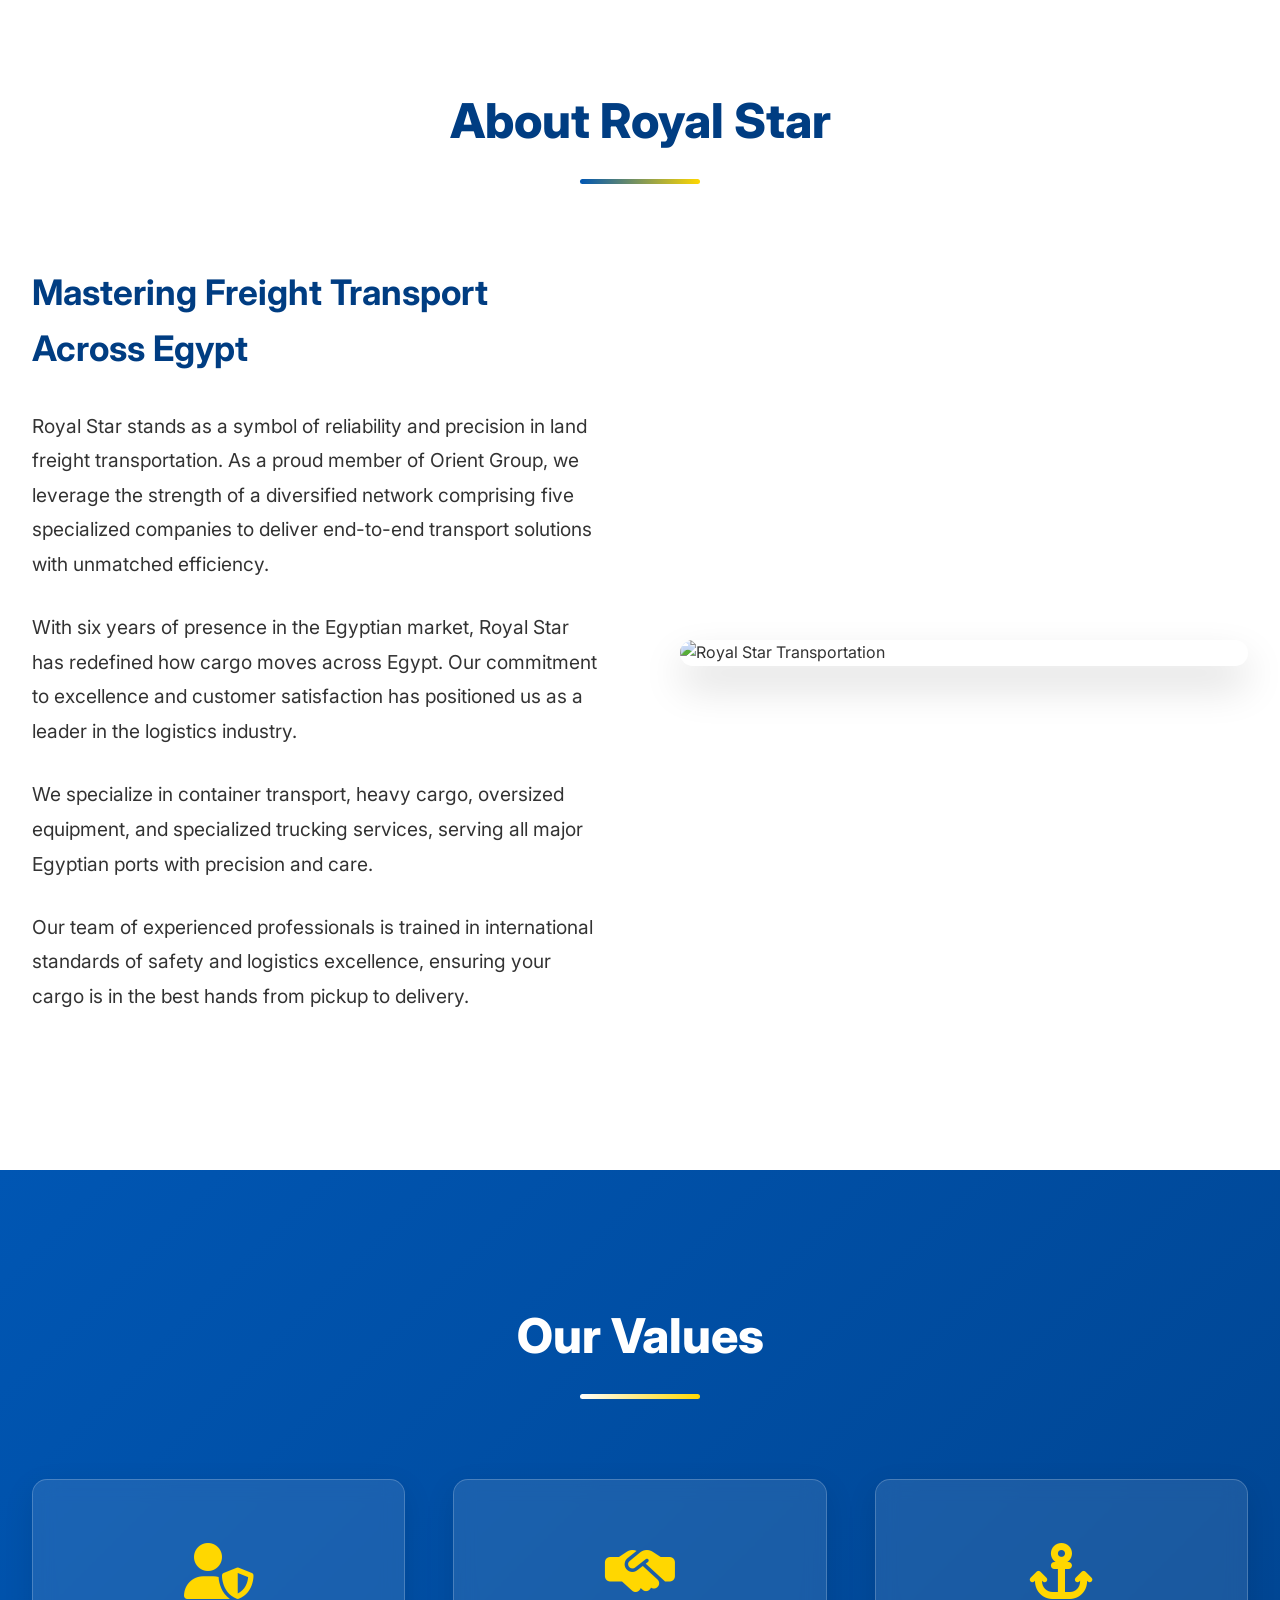
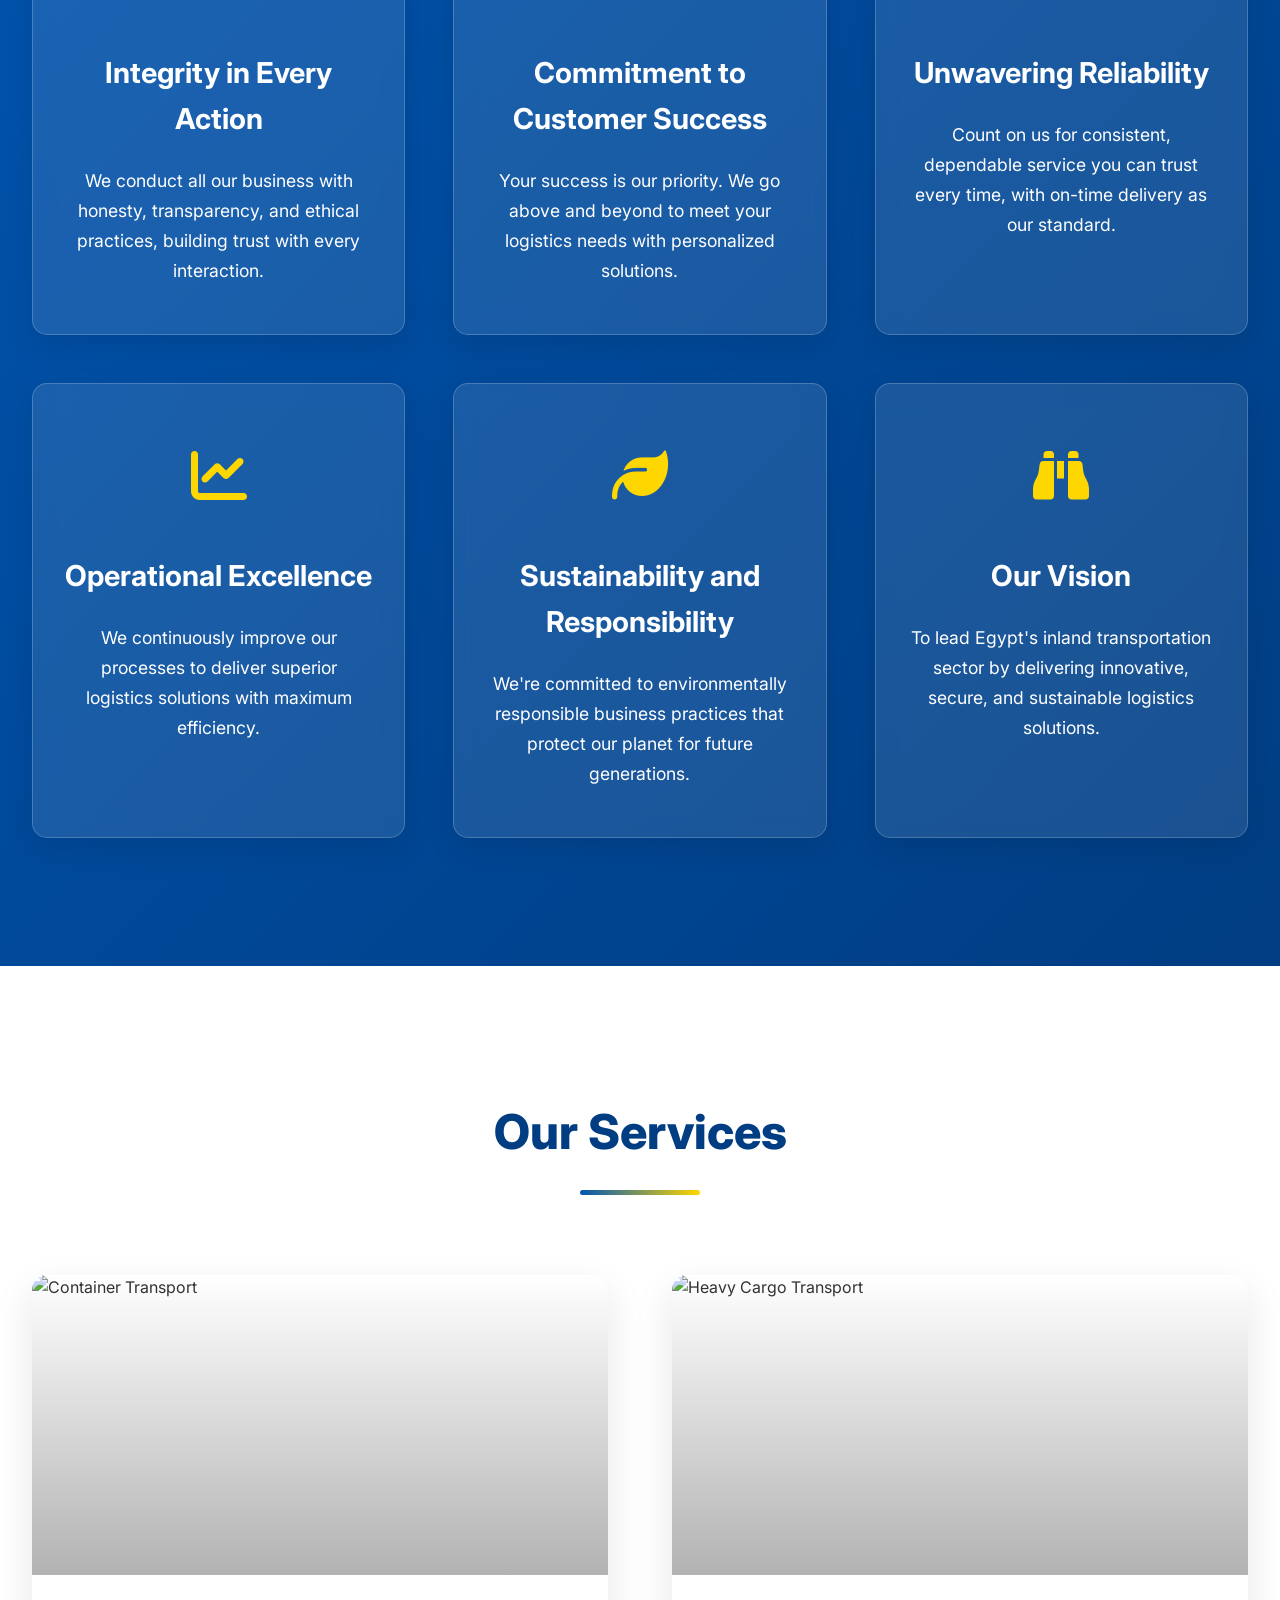
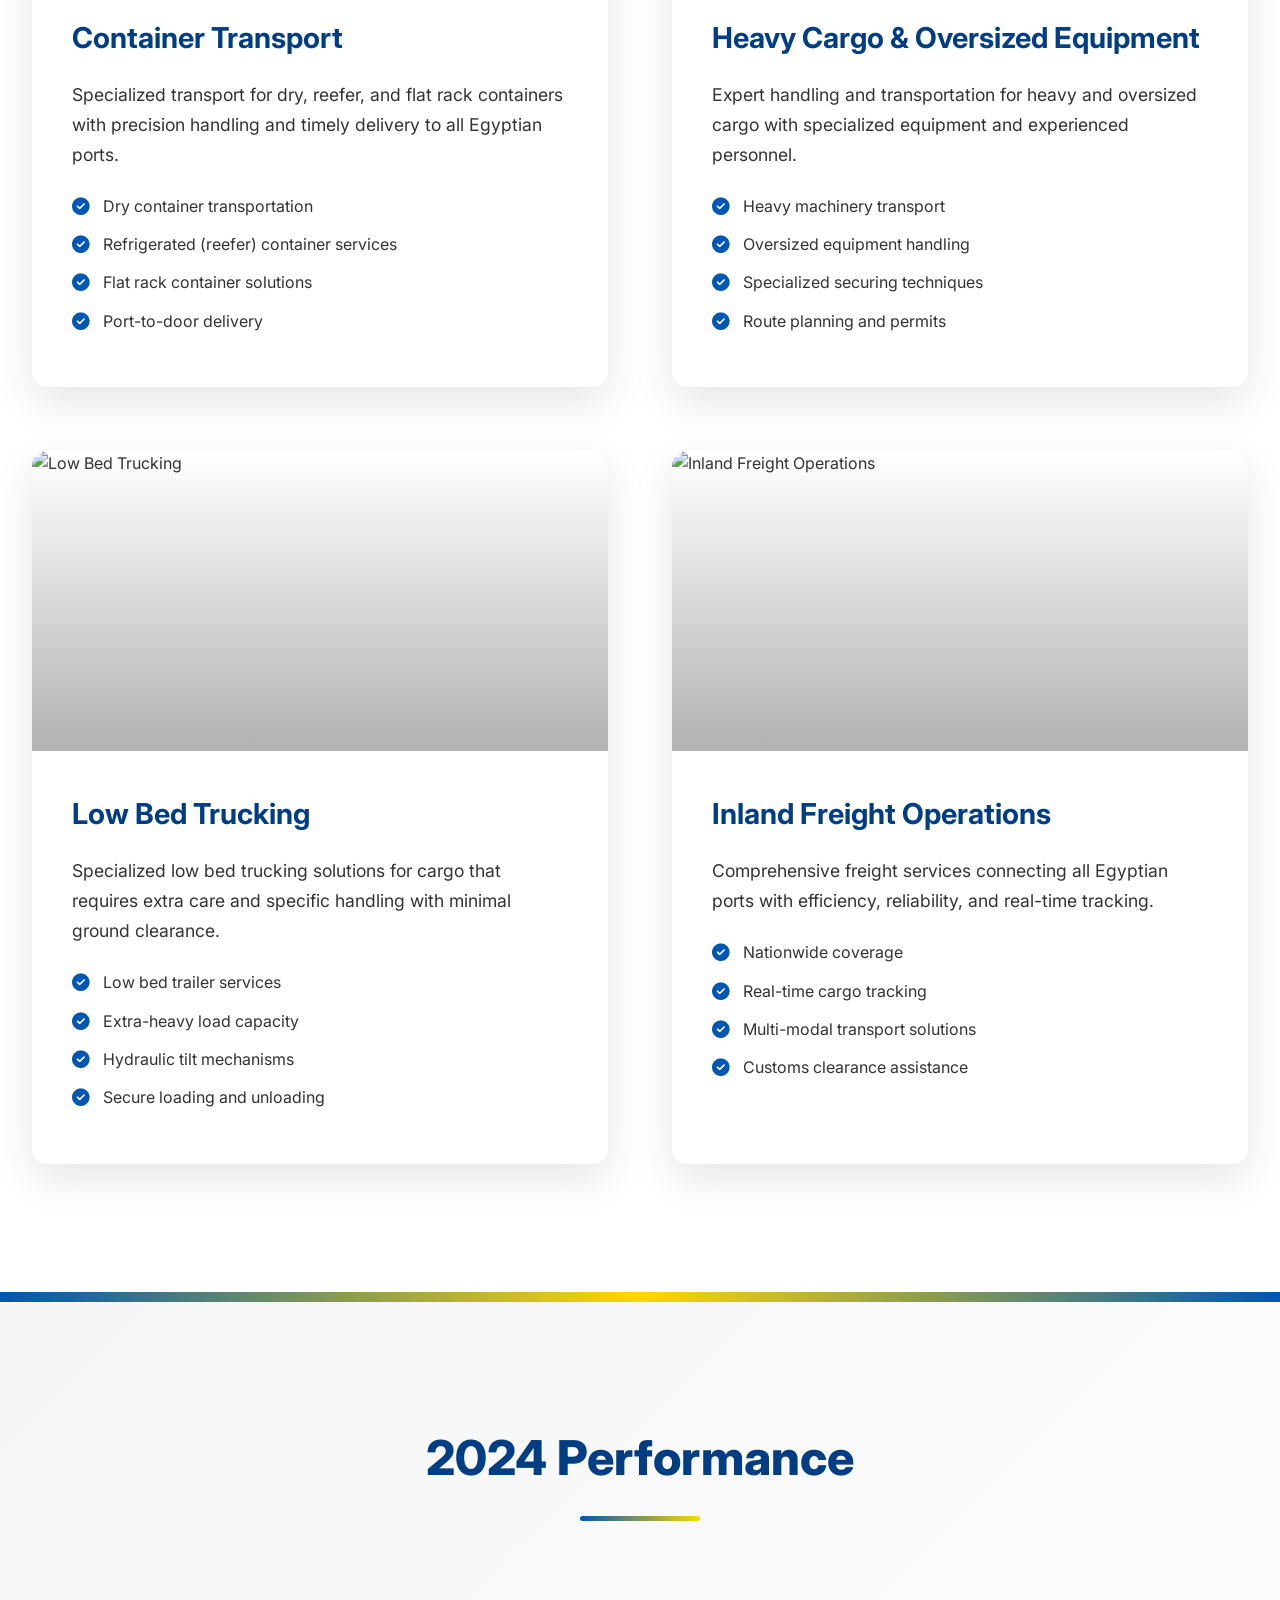
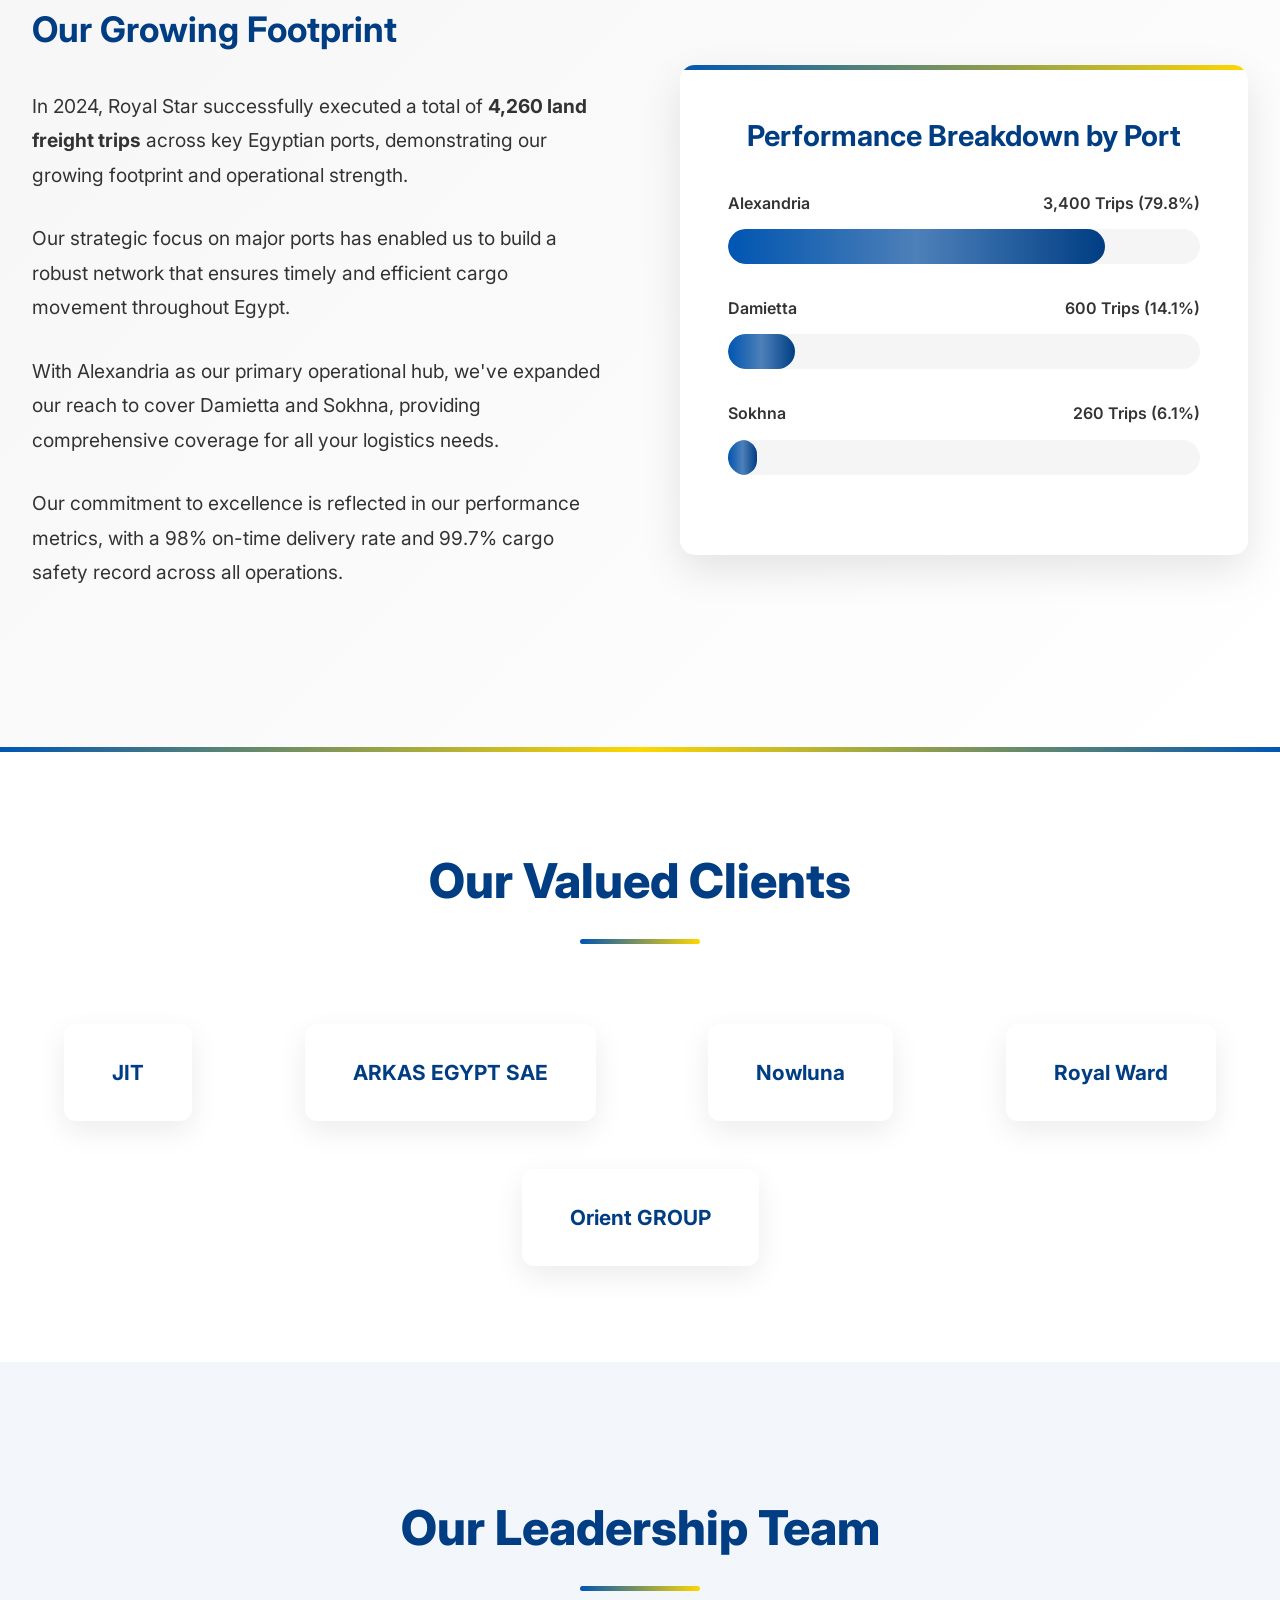
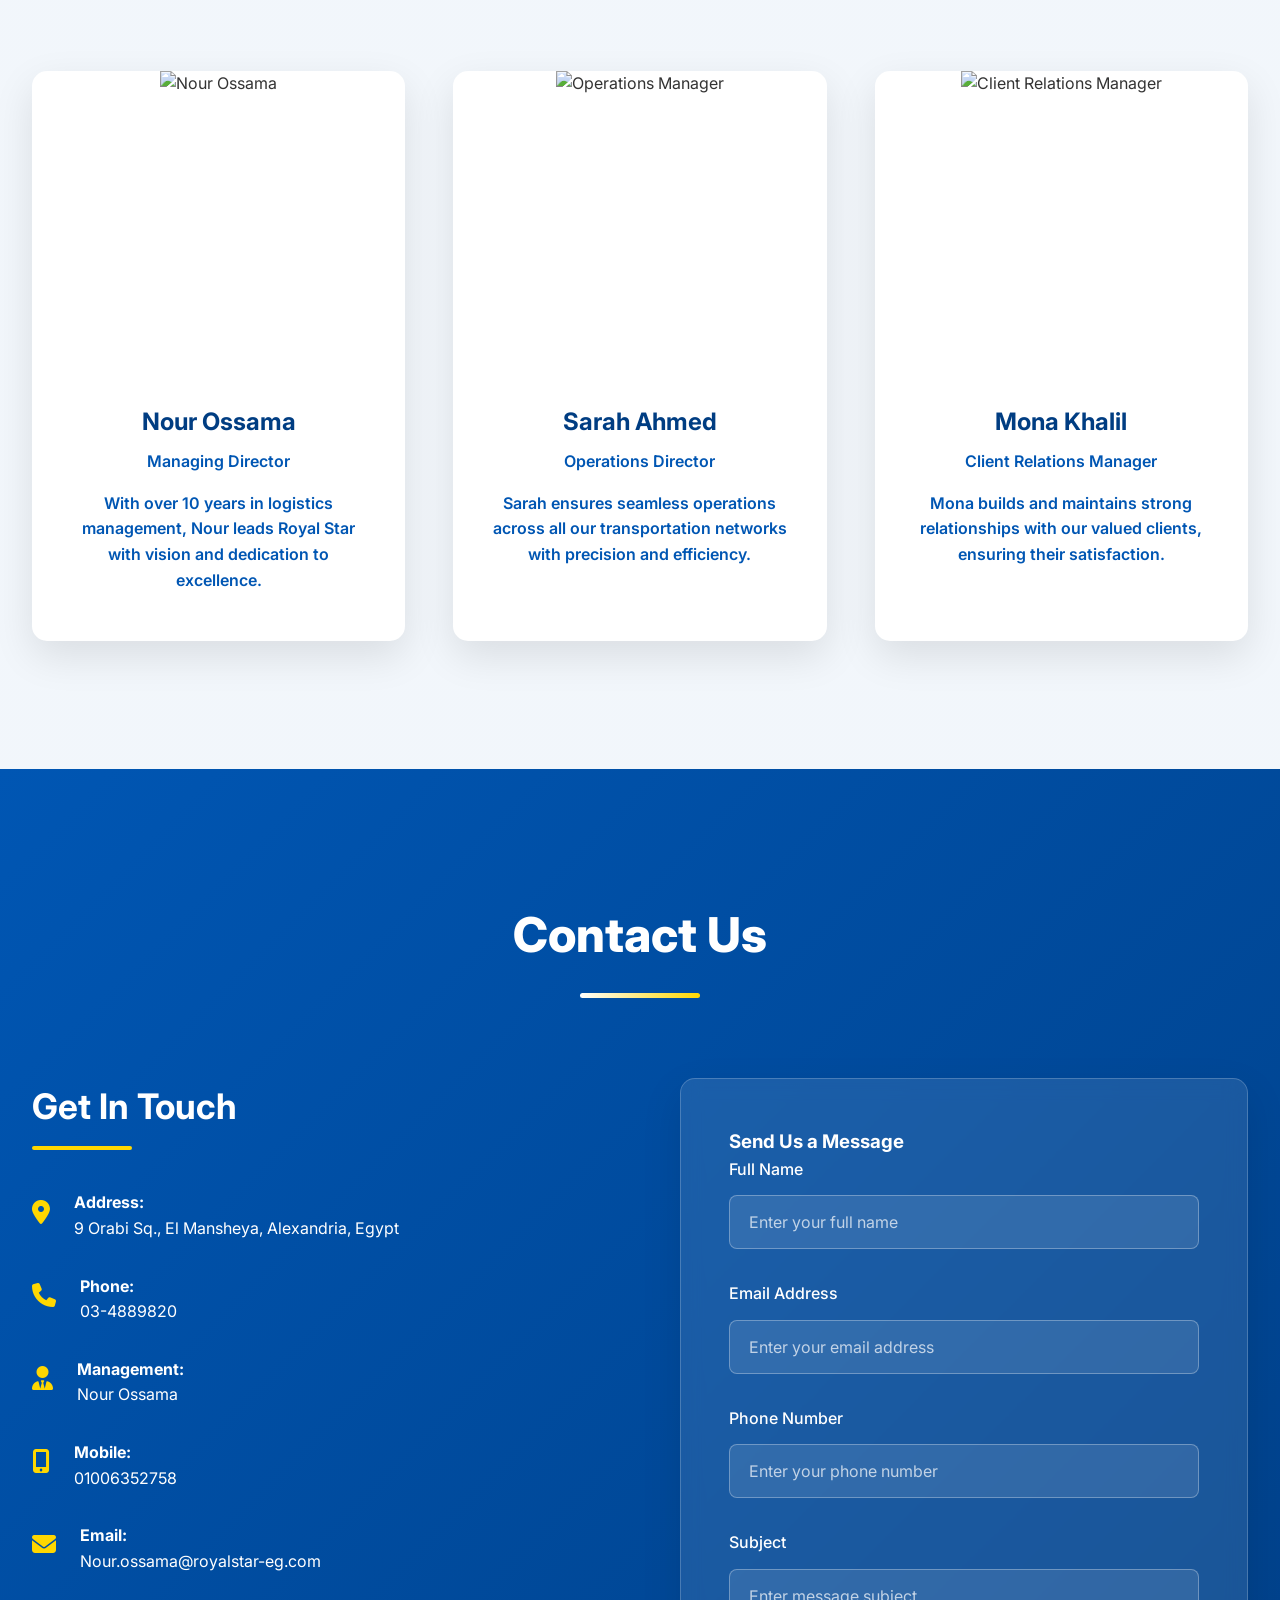
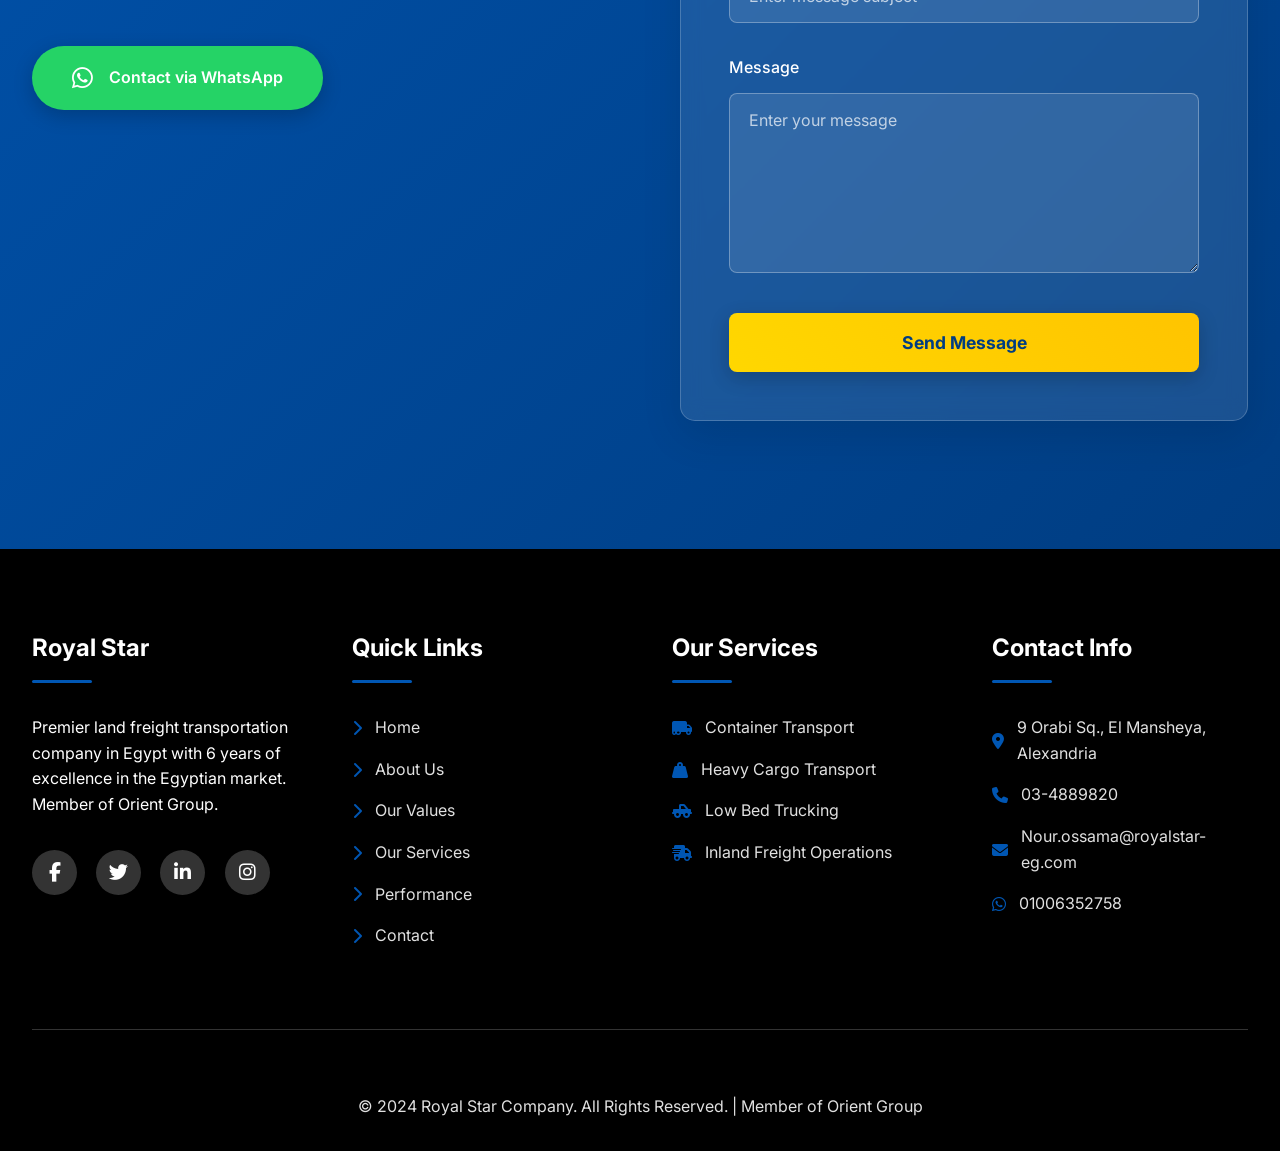
==== commit 464ec489: "Add files via upload" ====
--- a/index.html
+++ b/index.html
@@ -34,7 +34,7 @@
         
         /* Header Styles */
         header {
-            background: rgba(0, 86, 179, 0.95);
+            background: linear-gradient(90deg, #ffffff 0%, #ffffff 200px, var(--royal-blue) 200px, var(--royal-blue) 100%);
             color: var(--pure-white);
             padding: 1rem 0;
             position: fixed;
@@ -42,17 +42,17 @@
             top: 0;
             z-index: 1000;
             box-shadow: 0 4px 20px rgba(0, 0, 0, 0.1);
-            backdrop-filter: blur(10px);
             transition: all 0.3s ease;
         }
+        
         .logo-image {
-    height: 50px;
-    width: auto;
-    filter: brightness(0) invert(1);
-}
+            height: 50px;
+            width: auto;
+        }
+        
         .header-scrolled {
             padding: 0.5rem 0;
-            background: rgba(0, 86, 179, 0.98);
+            background: linear-gradient(90deg, #ffffff 0%, #ffffff 200px, var(--dark-blue) 200px, var(--dark-blue) 100%);
         }
         
         .header-container {
@@ -74,7 +74,7 @@
             font-weight: 800;
             margin-left: 10px;
             letter-spacing: 1px;
-            background: linear-gradient(45deg, var(--pure-white), var(--accent-gold));
+            background: linear-gradient(45deg, var(--royal-blue), var(--dark-blue));
             -webkit-background-clip: text;
             -webkit-text-fill-color: transparent;
         }
@@ -209,17 +209,49 @@
             100% { left: 100%; }
         }
         
+        /* Video Background Styles */
+        .video-background {
+            position: absolute;
+            top: 0;
+            left: 0;
+            width: 100%;
+            height: 100%;
+            overflow: hidden;
+            z-index: 1;
+        }
+
+        .video-background video {
+            width: 100%;
+            height: 100%;
+            object-fit: cover;
+        }
+
+        .video-overlay {
+            position: absolute;
+            top: 0;
+            left: 0;
+            width: 100%;
+            height: 100%;
+            background: rgba(0, 0, 0, 0.5);
+            z-index: 2;
+        }
+        
         /* Hero Section */
         .hero {
-            background: linear-gradient(rgba(0, 0, 0, 0.7), rgba(0, 0, 0, 0.7)), url('https://images.unsplash.com/photo-1601584115197-04ecc0da31d8?ixlib=rb-4.0.3&auto=format&fit=crop&w=1950&q=80');
-            background-size: cover;
-            background-position: center;
-            background-attachment: fixed;
+            background: #000000;
             color: var(--pure-white);
             padding: 12rem 2rem;
             text-align: center;
             position: relative;
             overflow: hidden;
+            height: 100vh;
+        }
+        
+        .hero-content {
+            max-width: 900px;
+            margin: 0 auto;
+            position: relative;
+            z-index: 3;
         }
         
         .hero::after {
@@ -230,13 +262,6 @@
             width: 100%;
             height: 100px;
             background: linear-gradient(transparent, var(--pure-white));
-        }
-        
-        .hero-content {
-            max-width: 900px;
-            margin: 0 auto;
-            position: relative;
-            z-index: 2;
         }
         
         .hero h2 {
@@ -1266,7 +1291,7 @@
     <header id="header">
         <div class="header-container">
             <div class="logo">
-    <img src="images/logo.png" alt="Royal Star" class="logo-image">
+                <img src="images/logo.png" alt="Royal Star" class="logo-image">
             </div>
             <div class="mobile-menu" id="mobileMenu">
                 <i class="fas fa-bars"></i>
@@ -1308,6 +1333,14 @@
 
     <!-- Hero Section -->
     <section class="hero" id="home">
+        <div class="video-background">
+            <video autoplay muted loop playsinline>
+                <source src="https://assets.mixkit.co/videos/preview/mixkit-white-truck-on-a-road-42937-large.mp4" type="video/mp4">
+                Your browser does not support the video tag.
+            </video>
+            <div class="video-overlay"></div>
+        </div>
+        
         <div class="hero-content">
             <h2>A Journey Driven by Excellence</h2>
             <p>Royal Star stands as a symbol of reliability and precision in land freight transportation across Egypt</p>
